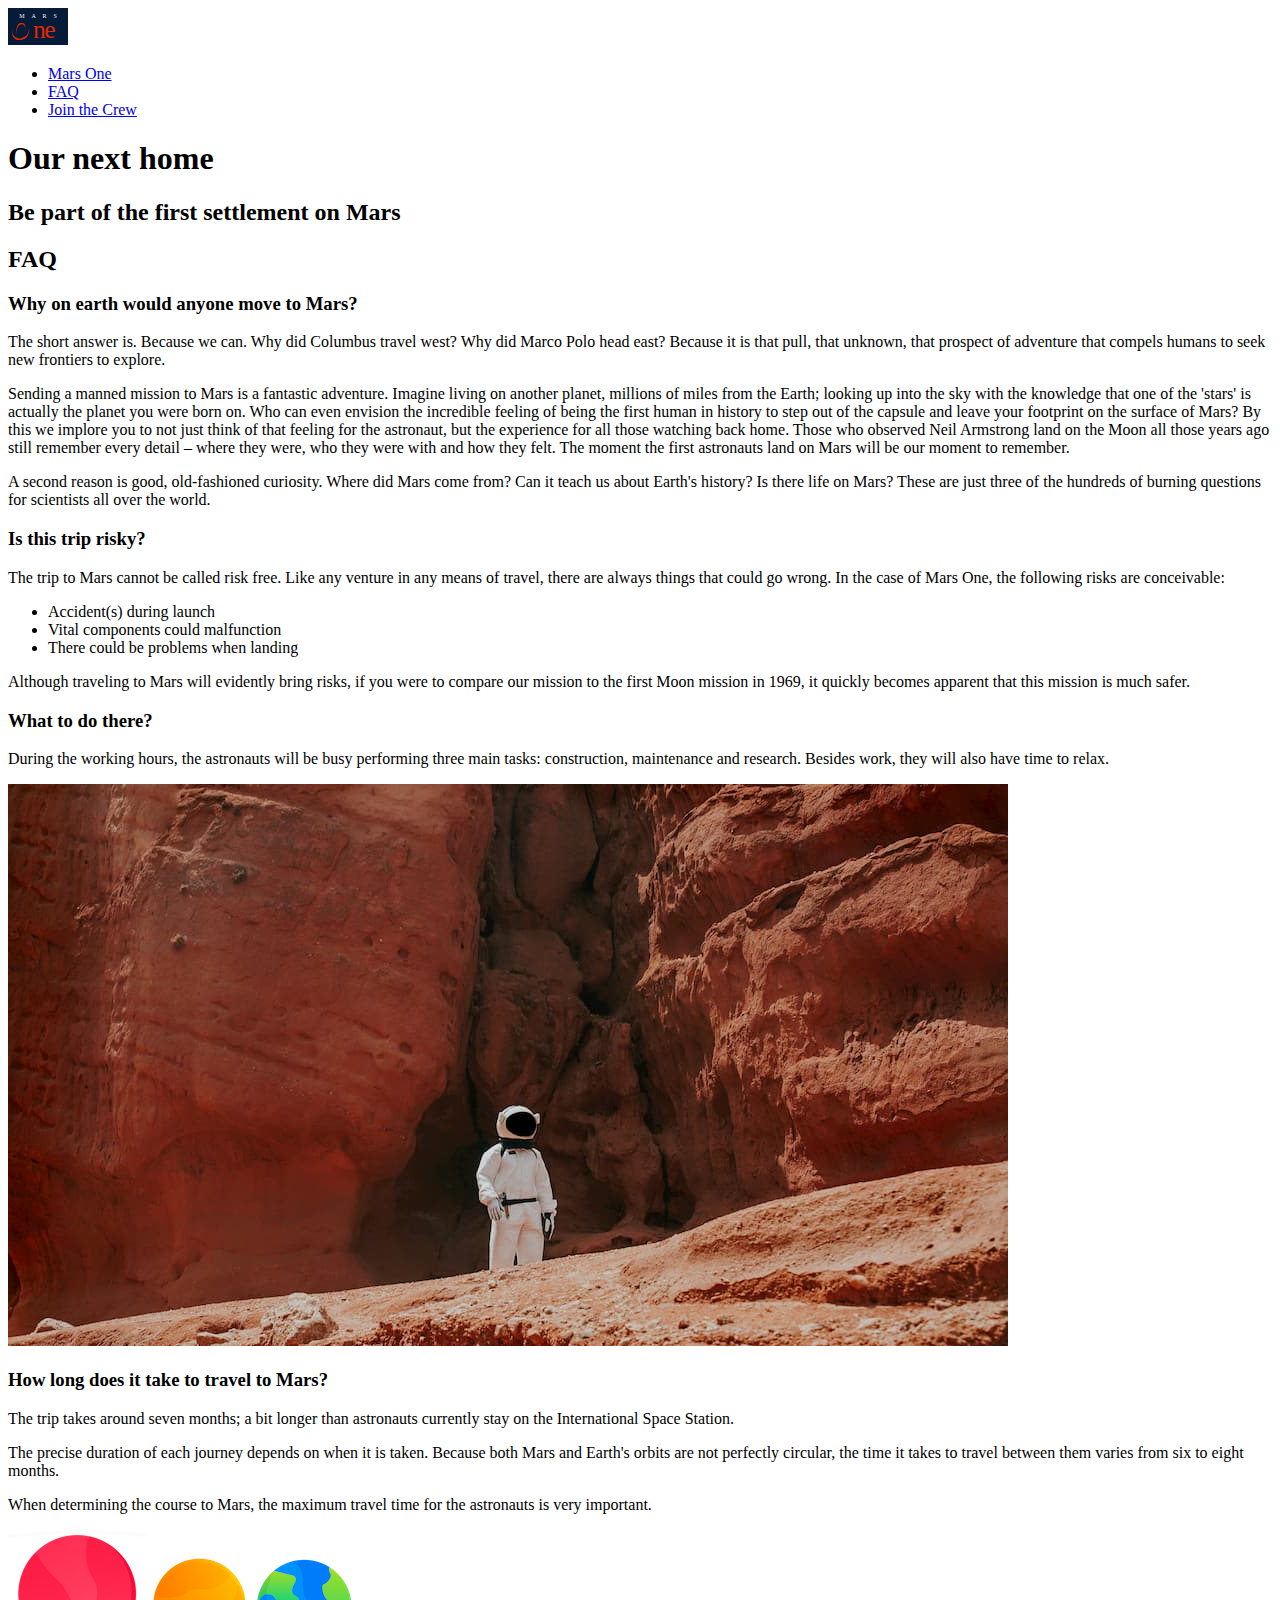
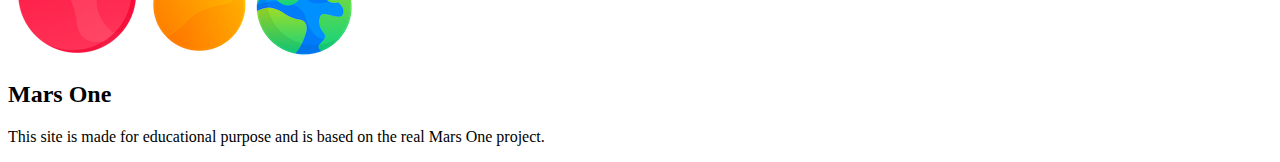
==== faq.html @ d6966cfa "Done with the html" ====
<!DOCTYPE html>
<html lang="en">
  <head>
    <meta charset="UTF-8" />
    <meta name="viewport" content="width=device-width, initial-scale=1.0" />
    <meta http-equiv="X-UA-Compatible" content="ie=edge" />
    <title>Mars One</title>
  </head>
  <body>
    <header class="main-header">
      <nav class="navigation">
        <img class="logo" src="./images/logo.svg" alt="site logo" />

        <ul class="navigation__link-list">
          <li class="navigation__link-list__item"><a href="./">Mars One</a></li>
          <li class="navigation__link-list__item--active">
            <a href="./faq.html">FAQ</a>
          </li>
          <li class="navigation__link-list__item">
            <a href="./join_crew.html">Join the Crew</a>
          </li>
        </ul>
      </nav>
      <div class="main-header__hero-img">
        <h1 class="main-header__hero-img__title">Our next home</h1>
        <h2 class="main-header__hero-img__subheading">
          Be part of the first settlement on Mars
        </h2>
      </div>
    </header>

    <main>
      <section class="faq-section">
        <h2 class="faq-section__title">FAQ</h2>
        <article class="faq-section__article">
          <div class="faq-section__article__text-wrapper">
            <h3 class="faq-section__article__text-wrapper__title">
              Why on earth would anyone move to Mars?
            </h3>
            <p class="faq-section__article__text-wrapper__paragraph">
              The short answer is. Because we can. Why did Columbus travel west?
              Why did Marco Polo head east? Because it is that pull, that
              unknown, that prospect of adventure that compels humans to seek
              new frontiers to explore.
            </p>
            <p class="faq-section__article__text-wrapper__paragraph">
              Sending a manned mission to Mars is a fantastic adventure. Imagine
              living on another planet, millions of miles from the Earth;
              looking up into the sky with the knowledge that one of the 'stars'
              is actually the planet you were born on. Who can even envision the
              incredible feeling of being the first human in history to step out
              of the capsule and leave your footprint on the surface of Mars? By
              this we implore you to not just think of that feeling for the
              astronaut, but the experience for all those watching back home.
              Those who observed Neil Armstrong land on the Moon all those years
              ago still remember every detail – where they were, who they were
              with and how they felt. The moment the first astronauts land on
              Mars will be our moment to remember.
            </p>
            <p class="faq-section__article__text-wrapper__paragraph">
              A second reason is good, old-fashioned curiosity. Where did Mars
              come from? Can it teach us about Earth's history? Is there life on
              Mars? These are just three of the hundreds of burning questions
              for scientists all over the world.
            </p>
          </div>
        </article>

        <article class="faq-section__article">
          <div class="faq-section__article__text-wrapper">
            <h3 class="faq-section__article__text-wrapper__title">
              Is this trip risky?
            </h3>

            <p class="faq-section__article__text-wrapper__paragraph">
              The trip to Mars cannot be called risk free. Like any venture in
              any means of travel, there are always things that could go wrong.
              In the case of Mars One, the following risks are conceivable:
            </p>
            <ul class="faq-section__article__text-wrapper__list">
              <li class="faq-section__article__text-wrapper__list__item">
                Accident(s) during launch
              </li>
              <li class="faq-section__article__text-wrapper__list__item">
                Vital components could malfunction
              </li>
              <li class="faq-section__article__text-wrapper__list__item">
                There could be problems when landing
              </li>
            </ul>
            <p class="faq-section__article__text-wrapper__paragraph">
              Although traveling to Mars will evidently bring risks, if you were
              to compare our mission to the first Moon mission in 1969, it
              quickly becomes apparent that this mission is much safer.
            </p>
          </div>
        </article>
        <article class="faq-section__article">
          <div class="faq-section__article__text-wrapper">
            <h3 class="faq-section__article__text-wrapper__title">
              What to do there?
            </h3>
            <p class="faq-section__article__text-wrapper__paragraph">
              During the working hours, the astronauts will be busy performing
              three main tasks: construction, maintenance and research. Besides
              work, they will also have time to relax.
            </p>
          </div>
          <img
            class="faq-section__article__img"
            src="./images/page-2/astronaut.jpg"
            alt="placeholder"
          />
        </article>
        <article class="faq-section__article">
          <div class="faq-section__article__text-wrapper">
            <h3 class="faq-section__article__text-wrapper__title">
              How long does it take to travel to Mars?
            </h3>
            <p class="faq-section__article__text-wrapper__paragraph">
              The trip takes around seven months; a bit longer than astronauts
              currently stay on the International Space Station.
            </p>
            <p class="faq-section__article__text-wrapper__paragraph">
              The precise duration of each journey depends on when it is taken.
              Because both Mars and Earth's orbits are not perfectly circular,
              the time it takes to travel between them varies from six to eight
              months.
            </p>
            <p class="faq-section__article__text-wrapper__paragraph">
              When determining the course to Mars, the maximum travel time for
              the astronauts is very important.
            </p>
          </div>
          <div class="faq-section__article__solar-system">
            <img
              class="faq-section__article__solar-system__mars"
              src="./images/page-2/planets/mars.png"
              alt="Planet Mars"
            />
            <img
              class="faq-section__article__solar-system__sun"
              src="./images/page-2/planets/sun.png"
              alt="The sun"
            />
            <img
              class="faq-section__article__solar-system__earth"
              src="./images/page-2/planets/earth.png"
              alt="Planet Earth"
            />
          </div>
        </article>
      </section>
    </main>

    <footer class="main-footer">
      <h2 class="main-footer__title">Mars One</h2>
      <p class="main-footer__disclaimer">
        This site is made for educational purpose and is based on the real Mars
        One project.
      </p>
    </footer>
  </body>
</html>
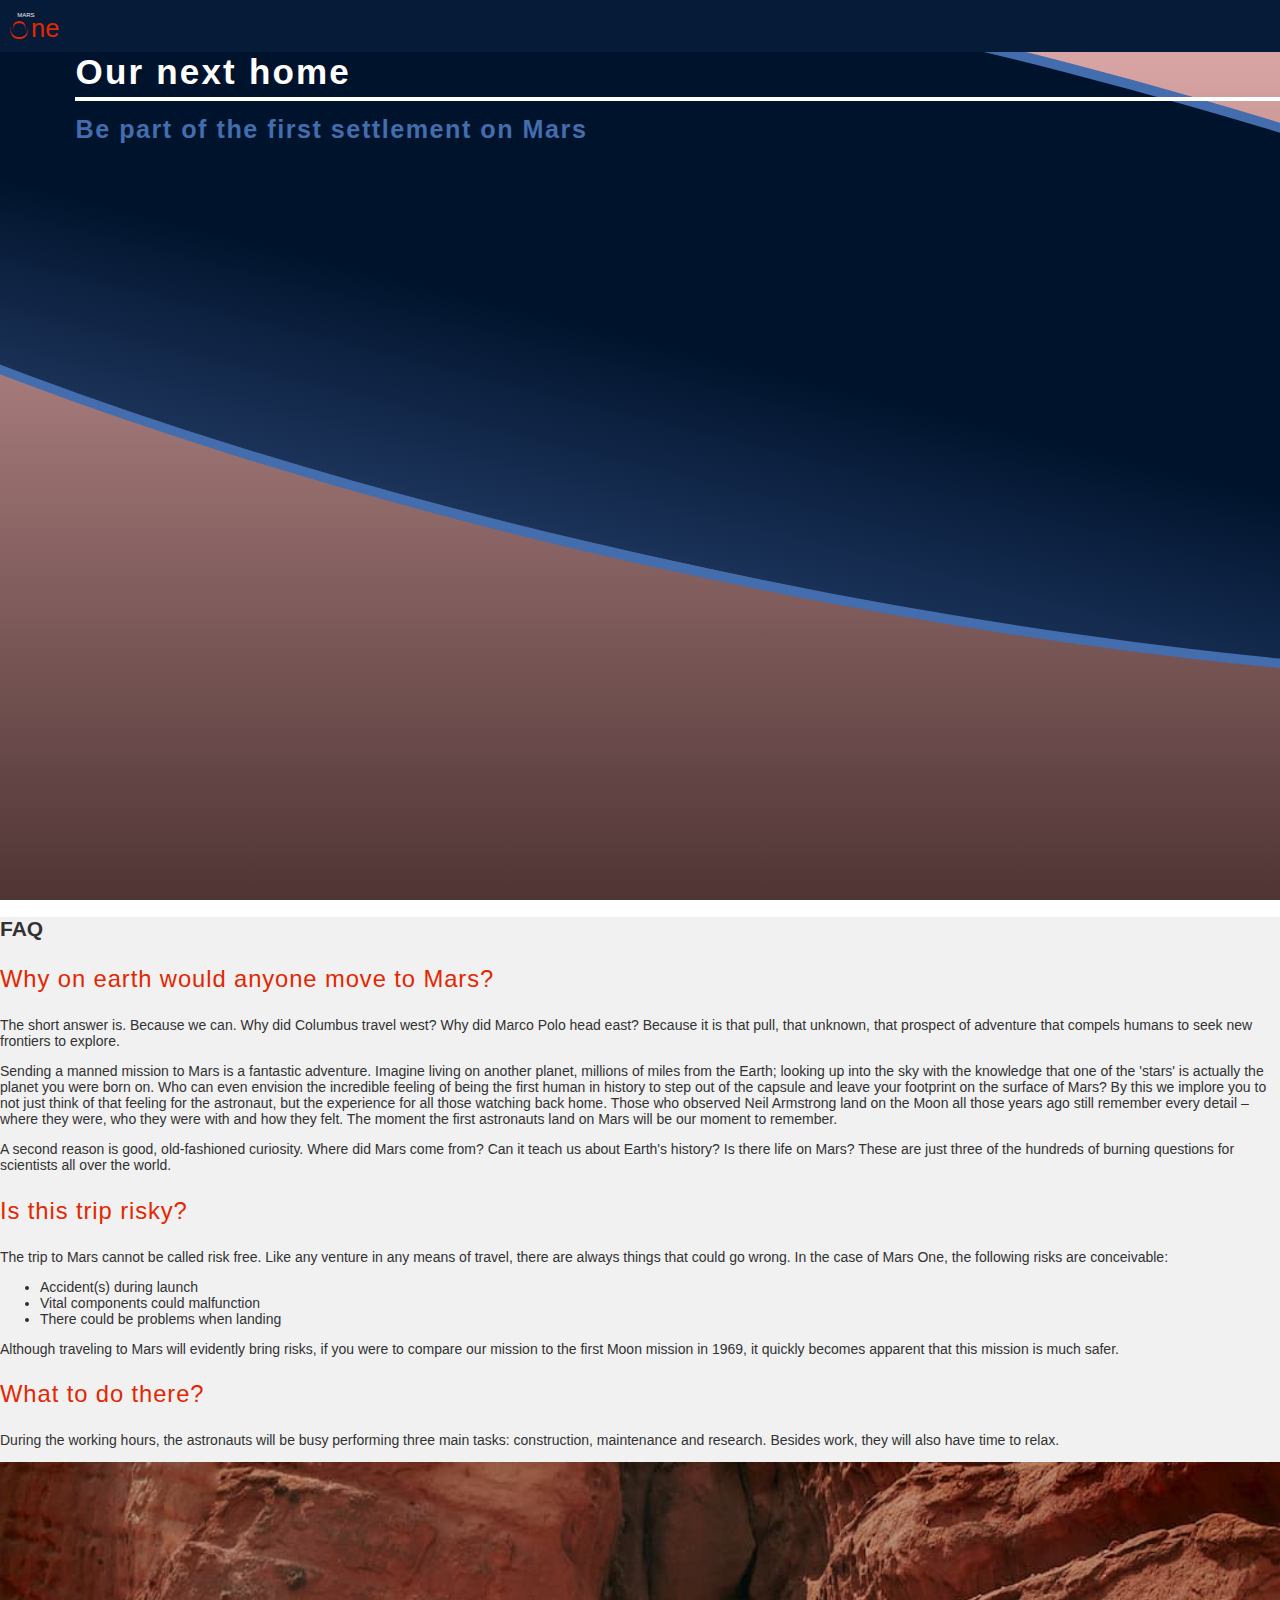
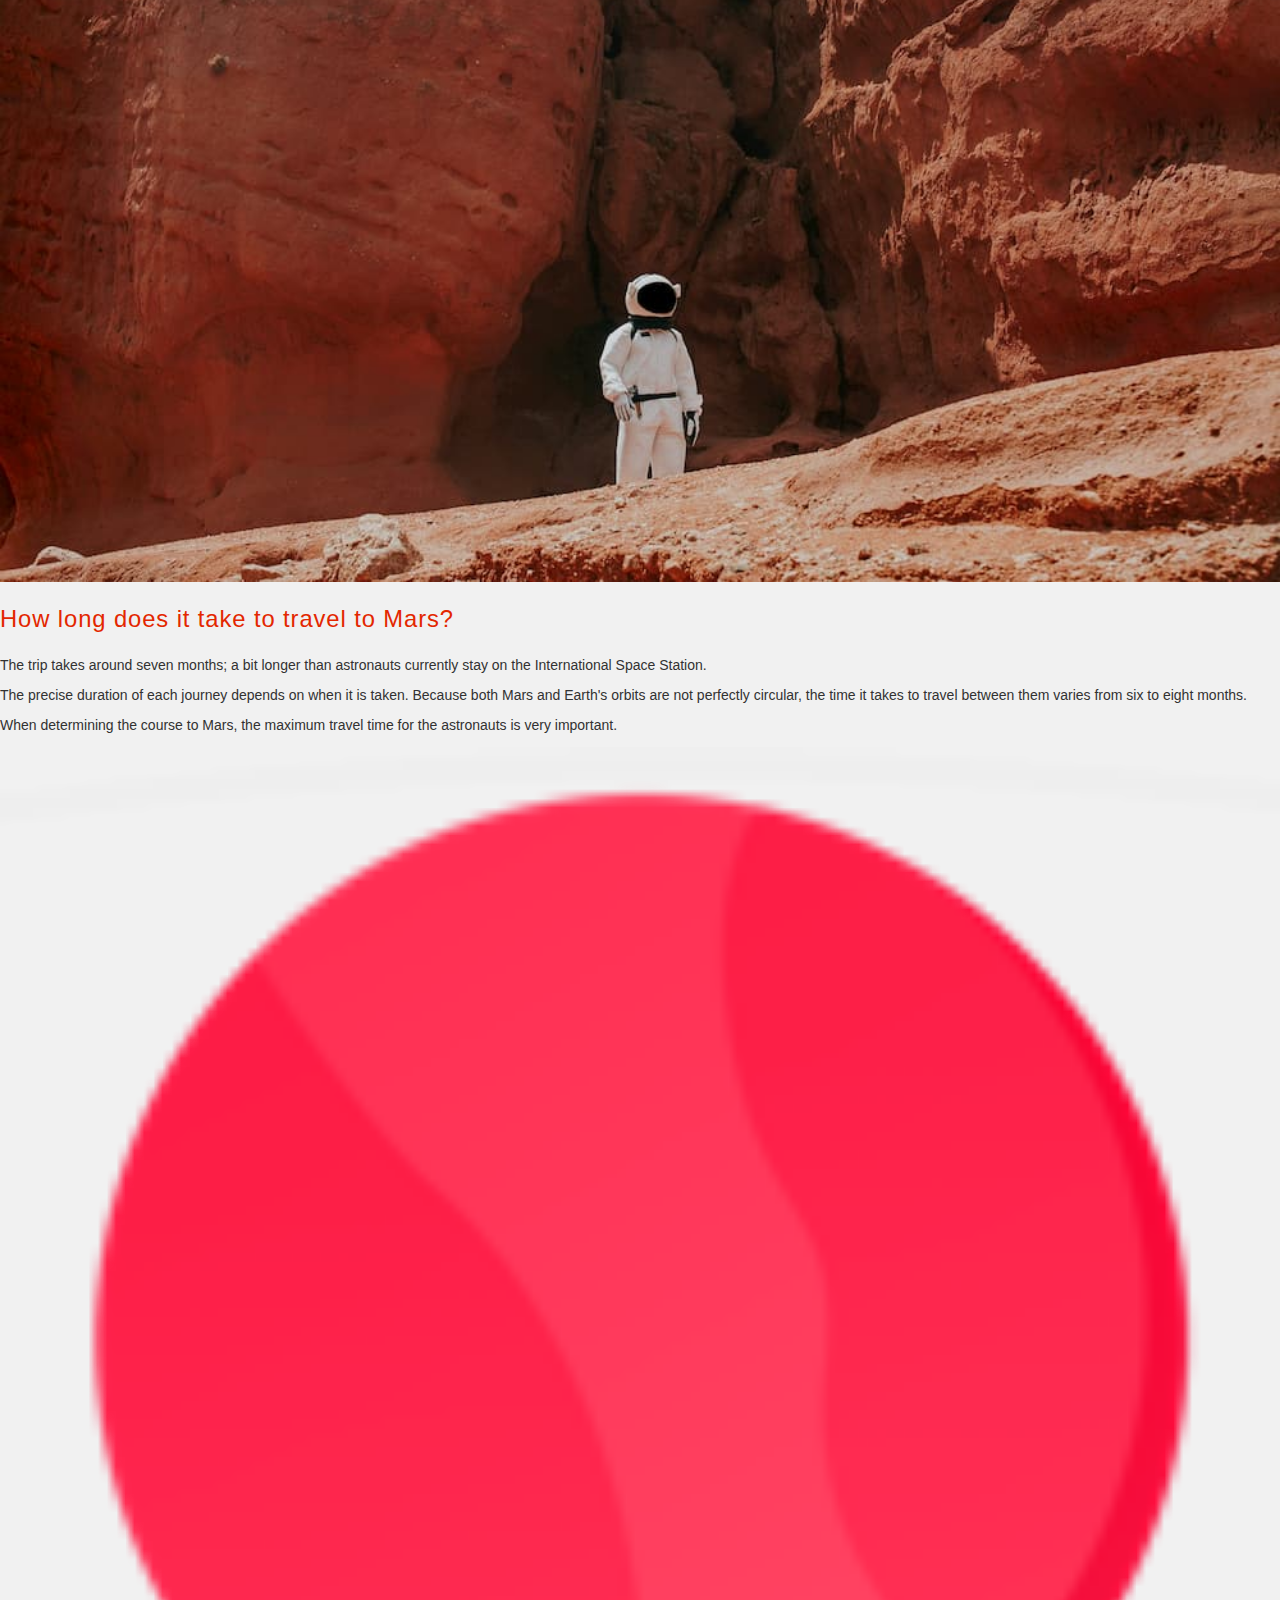
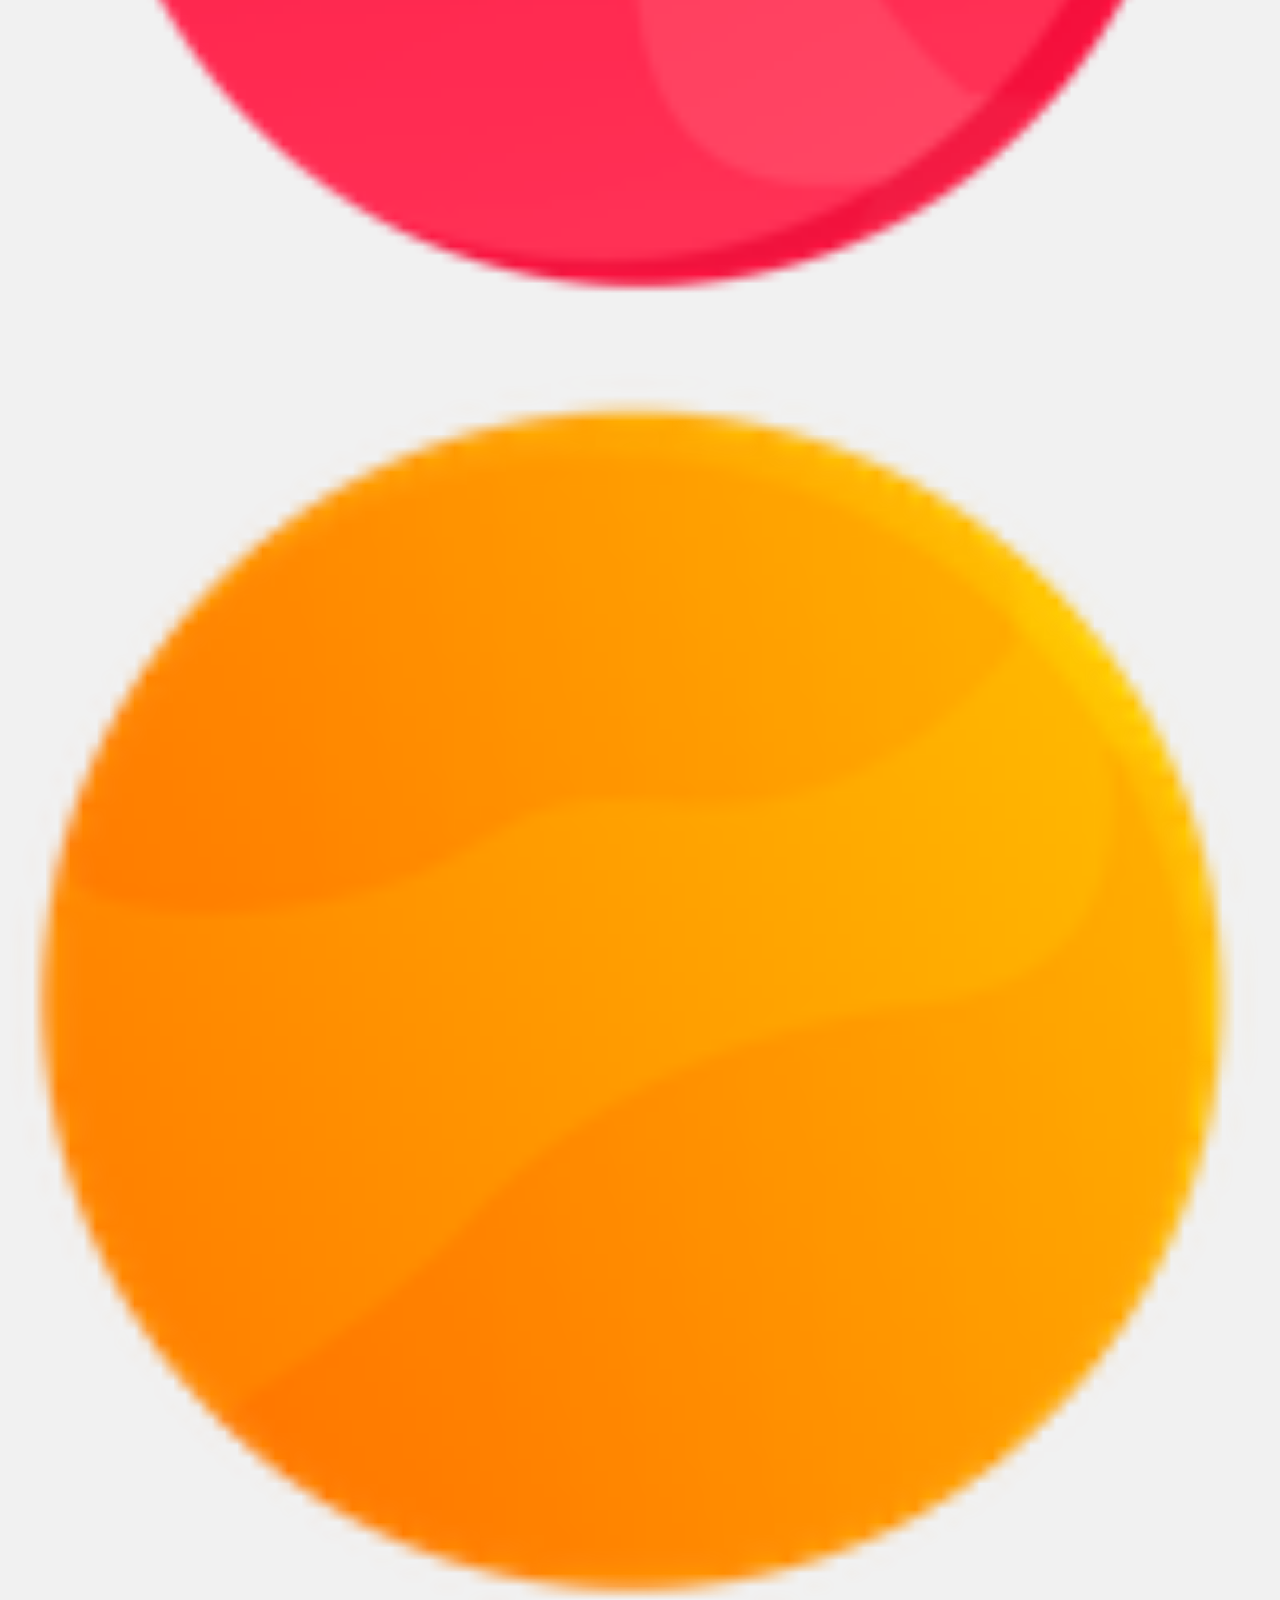
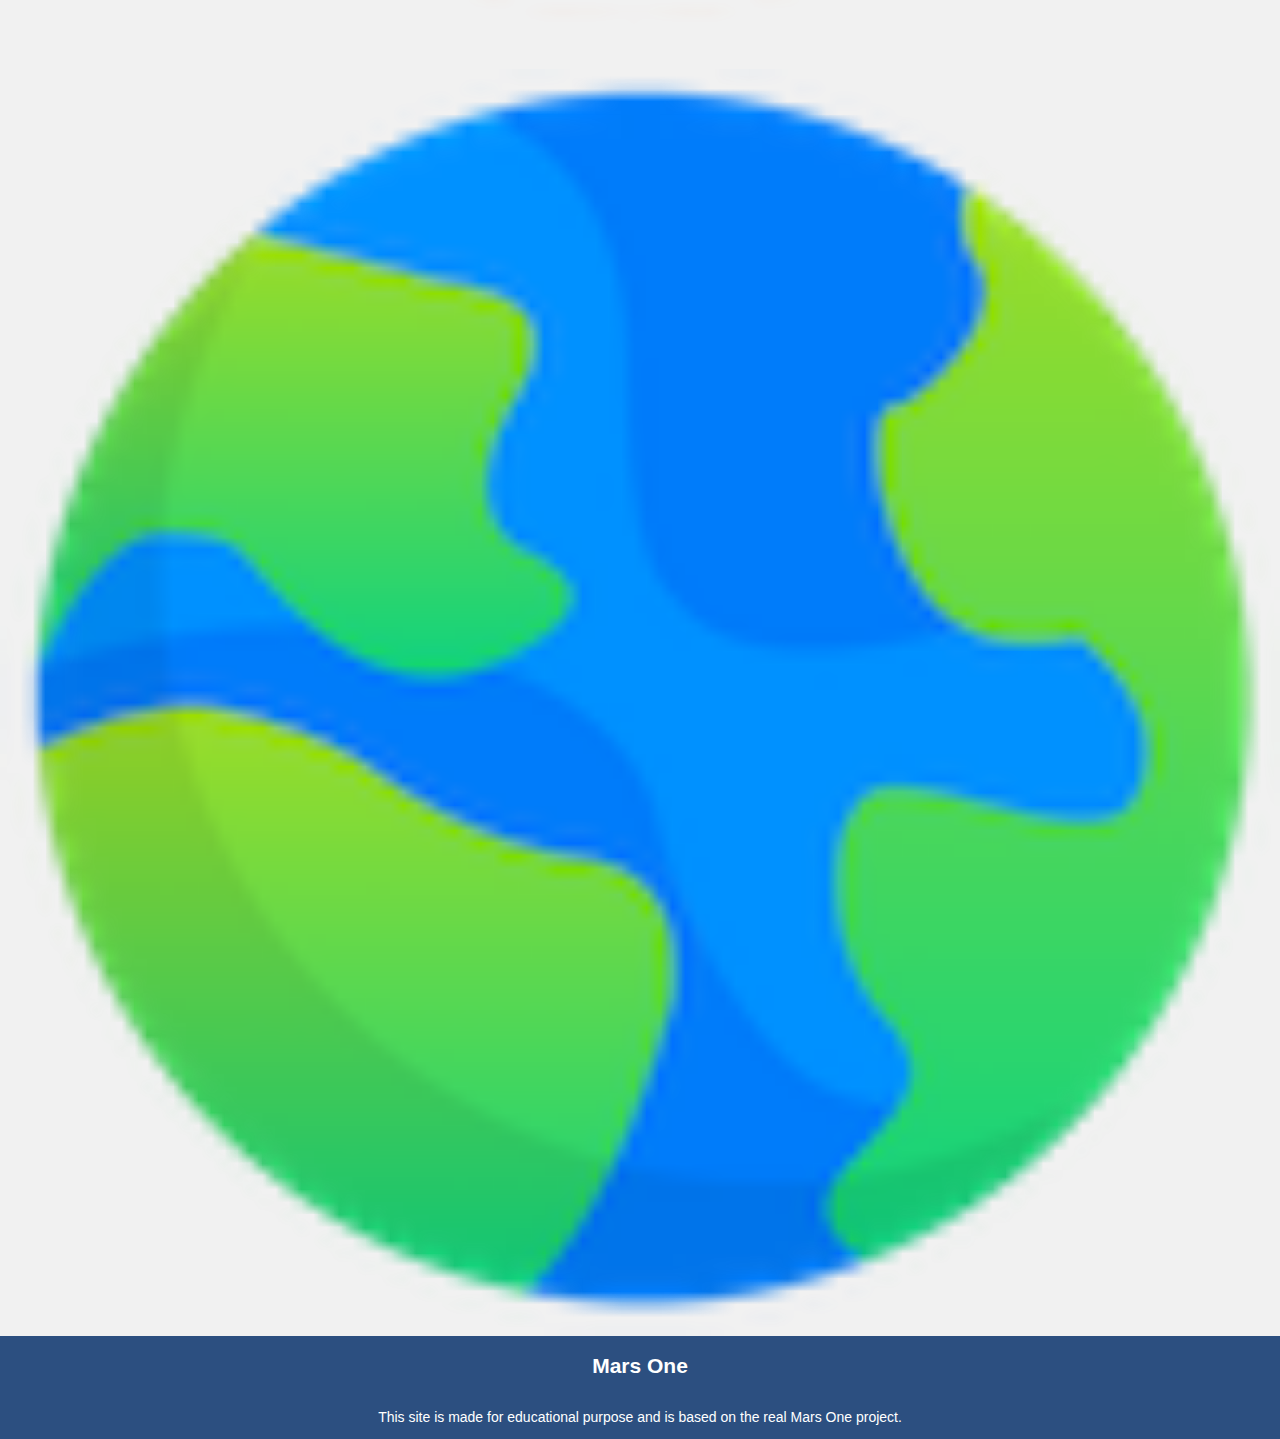
==== commit 1dd04b78: "Almost done with the header for mobile size" ====
--- a/faq.html
+++ b/faq.html
@@ -4,16 +4,19 @@
     <meta charset="UTF-8" />
     <meta name="viewport" content="width=device-width, initial-scale=1.0" />
     <meta http-equiv="X-UA-Compatible" content="ie=edge" />
-    <title>Mars One</title>
+    <link rel="stylesheet" href="./styles/style.css" type="text/css" />
+    <title>Mars One - FAQ</title>
   </head>
   <body>
-    <header class="main-header">
+    <header class="main-header faq">
       <nav class="navigation">
         <img class="logo" src="./images/logo.svg" alt="site logo" />
 
         <ul class="navigation__link-list">
           <li class="navigation__link-list__item"><a href="./">Mars One</a></li>
-          <li class="navigation__link-list__item--active">
+          <li
+            class="navigation__link-list__item navigation__link-list__item--active"
+          >
             <a href="./faq.html">FAQ</a>
           </li>
           <li class="navigation__link-list__item">
@@ -21,9 +24,11 @@
           </li>
         </ul>
       </nav>
-      <div class="main-header__hero-img">
-        <h1 class="main-header__hero-img__title">Our next home</h1>
-        <h2 class="main-header__hero-img__subheading">
+      <div class="main-header__oval"></div>
+
+      <div class="main-header__text-wrapper">
+        <h1 class="main-header__text-wrapper__title">Our next home</h1>
+        <h2 class="main-header__text-wrapper__subheading">
           Be part of the first settlement on Mars
         </h2>
       </div>
--- a/styles/style.css
+++ b/styles/style.css
@@ -0,0 +1,263 @@
+main img, .intro-section__img {
+  -o-object-fit: cover;
+     object-fit: cover;
+  width: 100%;
+  height: 100%;
+  display: block;
+}
+
+* {
+  -webkit-box-sizing: border-box;
+          box-sizing: border-box;
+}
+
+:root {
+  font-family: "Montserrat", sans-serif;
+  font-size: 14px;
+  color: #323232;
+}
+
+body {
+  padding: 0;
+  margin: 0;
+}
+
+main {
+  max-inline-size: 1440px;
+  margin: 0 auto 0 auto;
+  background: #f1f1f1;
+}
+
+h3 {
+  font-size: 1.7rem;
+  font-weight: 500;
+  color: #e32700;
+  letter-spacing: 0.9px;
+}
+
+.main-header {
+  overflow: hidden;
+  position: relative;
+  display: -ms-grid;
+  display: grid;
+  -ms-grid-rows: auto 1fr;
+      grid-template-rows: auto 1fr;
+  min-height: 100vh;
+  background-position: center;
+  background-size: cover;
+}
+
+.main-header.homepage {
+  background-image: -webkit-gradient(linear, left top, left bottom, from(rgba(193, 85, 85, 0.5)), to(rgba(36, 2, 2, 0.7))), url(../../images/page-1/hero-1.jpg);
+  background-image: linear-gradient(to bottom, rgba(193, 85, 85, 0.5), rgba(36, 2, 2, 0.7)), url(../../images/page-1/hero-1.jpg);
+}
+
+.main-header.faq {
+  background-image: -webkit-gradient(linear, left top, left bottom, color-stop(1%, rgba(193, 85, 85, 0.5)), to(rgba(36, 2, 2, 0.8))), url(../../images/page-2/hero-2.jpg);
+  background-image: linear-gradient(to bottom, rgba(193, 85, 85, 0.5) 1%, rgba(36, 2, 2, 0.8)), url(../../images/page-2/hero-2.jpg);
+}
+
+.main-header.join-crew {
+  background-image: -webkit-gradient(linear, left top, left bottom, color-stop(1%, rgba(36, 2, 2, 0.7)), to(rgba(193, 85, 85, 0.5))), url(../../images/page-3/hero-3.jpg);
+  background-image: linear-gradient(to bottom, rgba(36, 2, 2, 0.7) 1%, rgba(193, 85, 85, 0.5)), url(../../images/page-3/hero-3.jpg);
+}
+
+.main-header__oval {
+  position: absolute;
+  bottom: 35vh;
+  left: -40vw;
+  border-radius: 50%;
+  border: 10px solid #436dac;
+  width: 200vw;
+  height: 65vh;
+  -webkit-transform: rotate(12deg);
+          transform: rotate(12deg);
+  background-image: linear-gradient(182deg, #00132c 61%, rgba(21, 52, 98, 0.9));
+}
+
+.main-header__oval.join-crew {
+  -webkit-transform: rotate(-165deg);
+          transform: rotate(-165deg);
+  bottom: -20vh;
+}
+
+.main-header__text-wrapper {
+  z-index: 1;
+  display: -webkit-box;
+  display: -ms-flexbox;
+  display: flex;
+  -webkit-box-orient: vertical;
+  -webkit-box-direction: normal;
+      -ms-flex-direction: column;
+          flex-direction: column;
+  -webkit-box-align: center;
+      -ms-flex-align: center;
+          align-items: center;
+  -webkit-box-pack: start;
+      -ms-flex-pack: start;
+          justify-content: start;
+  gap: 1rem;
+}
+
+.main-header__text-wrapper.join-crew {
+  -webkit-box-pack: end;
+      -ms-flex-pack: end;
+          justify-content: end;
+}
+
+.main-header__text-wrapper__title {
+  font-size: 2.5rem;
+  font-weight: 800;
+  color: #ffffff;
+  letter-spacing: 2.2px;
+  display: inline-block;
+  width: 90%;
+  padding-bottom: 5px;
+  margin: 0;
+  border-bottom: 4px solid #ffffff;
+}
+
+.main-header__text-wrapper__subheading {
+  font-size: 1.8rem;
+  font-weight: 700;
+  color: #436dac;
+  letter-spacing: 1.5px;
+  width: 90%;
+  margin: 0;
+}
+
+.main-header__text-wrapper__subheading.join-crew {
+  margin-bottom: 30px;
+}
+
+.navigation {
+  z-index: 2;
+  display: -webkit-box;
+  display: -ms-flexbox;
+  display: flex;
+  -webkit-box-pack: justify;
+      -ms-flex-pack: justify;
+          justify-content: space-between;
+  background: #061b38;
+  padding: 0 10px 0 10px;
+}
+
+.navigation__link-list {
+  display: -webkit-box;
+  display: -ms-flexbox;
+  display: flex;
+  -ms-flex-pack: distribute;
+      justify-content: space-around;
+  list-style: none;
+  padding: 0;
+  gap: 1rem;
+}
+
+.navigation__link-list__item {
+  padding: 3px 0 3px 0;
+}
+
+.navigation__link-list__item a {
+  color: #ffffff;
+  font-weight: bold;
+  text-decoration: none;
+}
+
+.navigation__link-list__item--active {
+  border-bottom: 2px solid #e32700;
+}
+
+.intro-section {
+  display: -webkit-box;
+  display: -ms-flexbox;
+  display: flex;
+  -ms-flex-wrap: wrap;
+      flex-wrap: wrap;
+  -webkit-box-flex: 1;
+      -ms-flex: 1 1 320px;
+          flex: 1 1 320px;
+  -webkit-box-orient: horizontal;
+  -webkit-box-direction: reverse;
+      -ms-flex-direction: row-reverse;
+          flex-direction: row-reverse;
+  /*   display: grid;
+  grid-template-columns: repeat(auto-fit, minmax(320px, 1fr));
+ */
+}
+
+.intro-section__text-wrapper {
+  display: -webkit-box;
+  display: -ms-flexbox;
+  display: flex;
+  -webkit-box-orient: vertical;
+  -webkit-box-direction: normal;
+      -ms-flex-direction: column;
+          flex-direction: column;
+  -webkit-box-pack: center;
+      -ms-flex-pack: center;
+          justify-content: center;
+  padding: 5% 5% 7% 5%;
+  min-width: 320px;
+  width: 100%;
+}
+
+@media (min-width: 868px) {
+  .intro-section__text-wrapper {
+    inline-size: 55%;
+    background: blue;
+  }
+}
+
+.intro-section__img {
+  min-width: 320px;
+}
+
+@media (min-width: 868px) {
+  .intro-section__img {
+    width: 45%;
+  }
+}
+
+.article-section {
+  display: -ms-grid;
+  display: grid;
+  gap: 1rem;
+  padding: 5% 3% 5% 3%;
+}
+
+.article-section__article {
+  display: -ms-grid;
+  display: grid;
+  gap: 1rem;
+  background: #ffffff;
+}
+
+.article-section__article__text-wrapper {
+  padding: 5% 3% 5% 3%;
+}
+
+.article-section__article__text-wrapper__btn {
+  padding: 10px 20px 10px 20px;
+  background: transparent;
+  border-radius: 10px;
+  border: solid 1px #2c4f80;
+}
+
+.main-footer {
+  color: #ffffff;
+  background: #2c4f80;
+  display: -webkit-box;
+  display: -ms-flexbox;
+  display: flex;
+  -webkit-box-orient: vertical;
+  -webkit-box-direction: normal;
+      -ms-flex-direction: column;
+          flex-direction: column;
+  -ms-flex-pack: distribute;
+      justify-content: space-around;
+  -webkit-box-align: center;
+      -ms-flex-align: center;
+          align-items: center;
+  text-align: center;
+}
+/*# sourceMappingURL=style.css.map */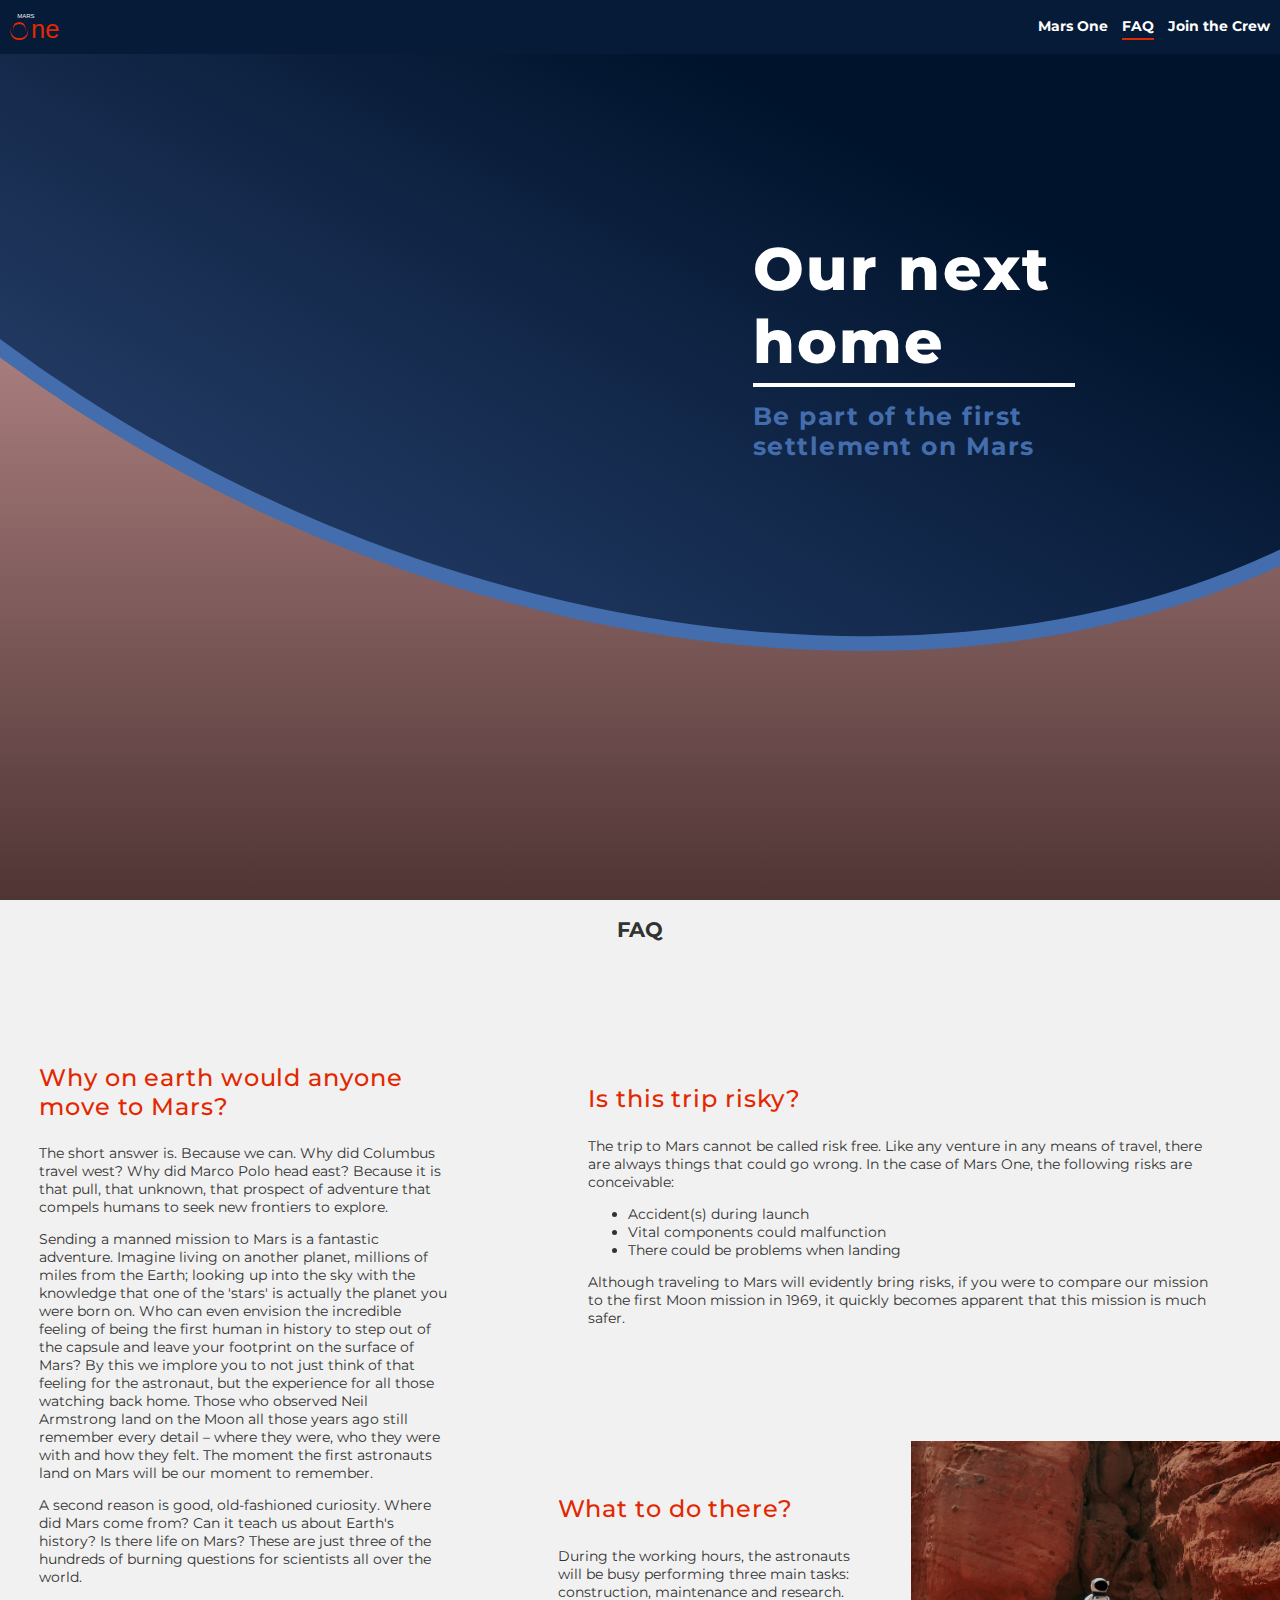
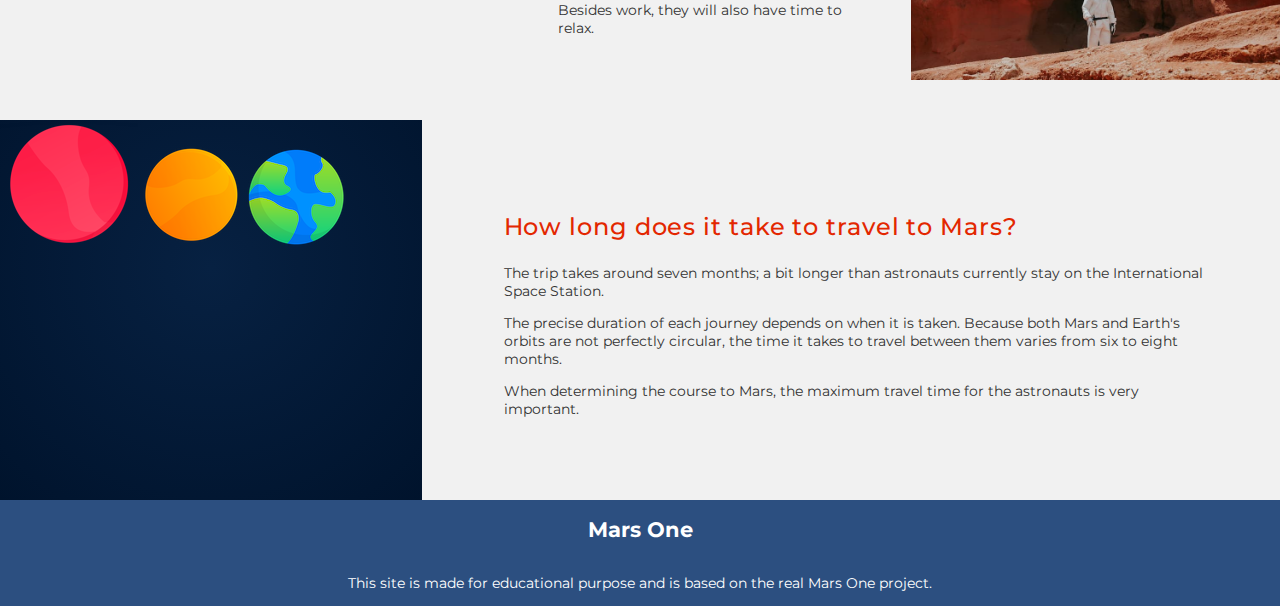
==== commit 5782a1f6: "almost done with layout for form-page" ====
--- a/faq.html
+++ b/faq.html
@@ -24,7 +24,6 @@
           </li>
         </ul>
       </nav>
-      <div class="main-header__oval"></div>
 
       <div class="main-header__text-wrapper">
         <h1 class="main-header__text-wrapper__title">Our next home</h1>
@@ -37,7 +36,7 @@
     <main>
       <section class="faq-section">
         <h2 class="faq-section__title">FAQ</h2>
-        <article class="faq-section__article">
+        <article class="faq-section__article faq-section__article--tall">
           <div class="faq-section__article__text-wrapper">
             <h3 class="faq-section__article__text-wrapper__title">
               Why on earth would anyone move to Mars?
@@ -100,7 +99,7 @@
             </p>
           </div>
         </article>
-        <article class="faq-section__article">
+        <article class="faq-section__article multiple-children">
           <div class="faq-section__article__text-wrapper">
             <h3 class="faq-section__article__text-wrapper__title">
               What to do there?
@@ -111,13 +110,17 @@
               work, they will also have time to relax.
             </p>
           </div>
-          <img
-            class="faq-section__article__img"
-            src="./images/page-2/astronaut.jpg"
-            alt="placeholder"
-          />
+          <div class="faq-section__article__img-wrapper">
+            <img
+              class="faq-section__article__img-wrapper__img"
+              src="./images/page-2/astronaut.jpg"
+              alt="placeholder"
+            />
+          </div>
         </article>
-        <article class="faq-section__article">
+        <article
+          class="faq-section__article faq-section__article--wide multiple-children multiple-children--wide"
+        >
           <div class="faq-section__article__text-wrapper">
             <h3 class="faq-section__article__text-wrapper__title">
               How long does it take to travel to Mars?
--- a/styles/style.css
+++ b/styles/style.css
@@ -1,4 +1,5 @@
-main img, .intro-section__img {
+@import url("https://fonts.googleapis.com/css?family=Montserrat:400,500,700,800&display=swap");
+.intro-section__img, .article-section__article__img, .faq-section__article__img-wrapper__img {
   -o-object-fit: cover;
      object-fit: cover;
   width: 100%;
@@ -45,6 +46,44 @@
   min-height: 100vh;
   background-position: center;
   background-size: cover;
+  /*  &__oval {
+    position: absolute;
+    bottom: 35vh;
+    left: -40vw;
+    border-radius: 50%;
+    border: 10px solid $color--complementary-2;
+    width: 200vw;
+    height: 65vh;
+
+    transform: rotate(12deg);
+    background-image: linear-gradient(
+      182deg,
+      #00132c 61%,
+      rgba(21, 52, 98, 0.9)
+    );
+
+    &.join-crew {
+      transform: rotate(-165deg);
+      bottom: -20vh;
+    }
+  } */
+}
+
+.main-header::after {
+  position: absolute;
+  content: "";
+  bottom: 35vh;
+  left: -40vw;
+  border-radius: 50%;
+  border: 15px solid #436dac;
+  width: 170vw;
+  height: 120vw;
+  min-height: 600px;
+  /* width: 200vw;
+    height: 65vh; */
+  -webkit-transform: rotate(25deg);
+          transform: rotate(25deg);
+  background-image: linear-gradient(182deg, #00132c 61%, rgba(21, 52, 98, 0.9));
 }
 
 .main-header.homepage {
@@ -62,23 +101,13 @@
   background-image: linear-gradient(to bottom, rgba(36, 2, 2, 0.7) 1%, rgba(193, 85, 85, 0.5)), url(../../images/page-3/hero-3.jpg);
 }
 
-.main-header__oval {
-  position: absolute;
-  bottom: 35vh;
-  left: -40vw;
-  border-radius: 50%;
-  border: 10px solid #436dac;
-  width: 200vw;
-  height: 65vh;
-  -webkit-transform: rotate(12deg);
-          transform: rotate(12deg);
-  background-image: linear-gradient(182deg, #00132c 61%, rgba(21, 52, 98, 0.9));
-}
-
-.main-header__oval.join-crew {
-  -webkit-transform: rotate(-165deg);
-          transform: rotate(-165deg);
-  bottom: -20vh;
+.main-header.join-crew::after {
+  /*       transform: rotate(-165deg);
+      bottom: -20vh; */
+  -webkit-transform: rotate(-160deg);
+          transform: rotate(-160deg);
+  bottom: unset;
+  top: 65vh;
 }
 
 .main-header__text-wrapper {
@@ -99,6 +128,19 @@
   gap: 1rem;
 }
 
+@media (min-width: 768px) {
+  .main-header__text-wrapper {
+    -webkit-box-align: end;
+        -ms-flex-align: end;
+            align-items: end;
+    -webkit-box-pack: center;
+        -ms-flex-pack: center;
+            justify-content: center;
+    margin-right: 16%;
+    height: 65vh;
+  }
+}
+
 .main-header__text-wrapper.join-crew {
   -webkit-box-pack: end;
       -ms-flex-pack: end;
@@ -117,6 +159,13 @@
   border-bottom: 4px solid #ffffff;
 }
 
+@media (min-width: 768px) {
+  .main-header__text-wrapper__title {
+    width: 30%;
+    font-size: 60px;
+  }
+}
+
 .main-header__text-wrapper__subheading {
   font-size: 1.8rem;
   font-weight: 700;
@@ -124,6 +173,12 @@
   letter-spacing: 1.5px;
   width: 90%;
   margin: 0;
+}
+
+@media (min-width: 768px) {
+  .main-header__text-wrapper__subheading {
+    width: 30%;
+  }
 }
 
 .main-header__text-wrapper__subheading.join-crew {
@@ -204,7 +259,6 @@
 @media (min-width: 868px) {
   .intro-section__text-wrapper {
     inline-size: 55%;
-    background: blue;
   }
 }
 
@@ -222,18 +276,85 @@
   display: -ms-grid;
   display: grid;
   gap: 1rem;
+  -ms-grid-rows: (auto)[4];
+  -ms-grid-columns: 1fr;
+      grid-template: repeat(4, auto)/1fr;
   padding: 5% 3% 5% 3%;
+}
+
+@media (min-width: 990px) {
+  .article-section {
+    -ms-grid-rows: auto (minmax(340px, auto))[2];
+    -ms-grid-columns: 2fr 0.82fr;
+        grid-template: auto repeat(2, minmax(340px, auto))/2fr 0.82fr;
+    padding: 6.5%;
+    gap: 35px;
+  }
+}
+
+.article-section__title {
+  width: 100%;
+  text-align: center;
+  -ms-grid-row: 1;
+  -ms-grid-row-span: 1;
+  grid-area: 1/1/2/-1;
 }
 
 .article-section__article {
   display: -ms-grid;
   display: grid;
+  -ms-grid-rows: (auto)[2];
+  -ms-grid-columns: 1fr;
+      grid-template: repeat(2, auto)/1fr;
   gap: 1rem;
   background: #ffffff;
 }
 
+@media (min-width: 550px) {
+  .article-section__article--wide {
+    -ms-grid-rows: auto;
+    -ms-grid-columns: 2fr 3fr;
+        grid-template: auto/ 2fr 3fr;
+  }
+}
+
+@media (min-width: 550px) {
+  .article-section__article--tall {
+    -ms-grid-rows: auto;
+    -ms-grid-columns: 2fr 3fr;
+        grid-template: auto/ 2fr 3fr;
+  }
+  .article-section__article--tall div {
+    -webkit-box-ordinal-group: 0;
+        -ms-flex-order: -1;
+            order: -1;
+  }
+}
+
+@media (min-width: 990px) {
+  .article-section__article--tall {
+    grid-row: span 2;
+    -ms-grid-rows: auto auto;
+    -ms-grid-columns: 1fr;
+        grid-template: auto auto/ 1fr;
+  }
+  .article-section__article--tall div {
+    -webkit-box-ordinal-group: 3;
+        -ms-flex-order: 2;
+            order: 2;
+  }
+}
+
 .article-section__article__text-wrapper {
   padding: 5% 3% 5% 3%;
+}
+
+@media (min-width: 550px) {
+  .article-section__article__text-wrapper {
+    -webkit-box-ordinal-group: 2;
+        -ms-flex-order: 1;
+            order: 1;
+  }
 }
 
 .article-section__article__text-wrapper__btn {
@@ -241,6 +362,37 @@
   background: transparent;
   border-radius: 10px;
   border: solid 1px #2c4f80;
+}
+
+.article-section__article__img {
+  max-height: 340px;
+}
+
+.article-section__article__img--small {
+  -o-object-fit: unset;
+     object-fit: unset;
+  max-width: 250px;
+  max-height: 250px;
+  -ms-flex-item-align: center;
+      -ms-grid-row-align: center;
+      align-self: center;
+  -ms-grid-column-align: center;
+      justify-self: center;
+  margin: 10%;
+}
+
+@media (min-width: 550px) {
+  .article-section__article__img--small {
+    max-width: 158px;
+    max-height: 158px;
+  }
+}
+
+.article-section__article__img--small.sun {
+  max-width: unset;
+  max-height: unset;
+  margin: unset;
+  padding: 10%;
 }
 
 .main-footer {
@@ -260,4 +412,254 @@
           align-items: center;
   text-align: center;
 }
+
+.faq-section {
+  display: -ms-grid;
+  display: grid;
+  -ms-grid-rows: (auto)[5];
+  -ms-grid-columns: 1fr;
+      grid-template: repeat(5, auto)/1fr;
+  gap: 1rem;
+}
+
+@media (min-width: 768px) {
+  .faq-section {
+    -ms-grid-rows: (auto)[4];
+    -ms-grid-columns: (1fr)[5];
+        grid-template: repeat(4, auto)/repeat(5, 1fr);
+    gap: 40px;
+  }
+}
+
+.faq-section__title {
+  grid-column: 1 /-1;
+  text-align: center;
+}
+
+.faq-section__article {
+  display: -ms-grid;
+  display: grid;
+}
+
+@media (min-width: 768px) {
+  .faq-section__article {
+    grid-column: span 3;
+  }
+}
+
+@media (min-width: 768px) {
+  .faq-section__article--tall {
+    grid-area: span 2 / span 2;
+  }
+}
+
+@media (min-width: 768px) {
+  .faq-section__article--wide {
+    grid-column: 1/-1;
+  }
+}
+
+.faq-section__article.multiple-children {
+  display: -ms-grid;
+  display: grid;
+  -ms-grid-rows: (auto)[2];
+  -ms-grid-columns: 1fr;
+      grid-template: repeat(2, auto)/1fr;
+  gap: 1rem;
+}
+
+@media (min-width: 768px) {
+  .faq-section__article.multiple-children {
+    -ms-grid-rows: auto;
+    -ms-grid-columns: (1fr)[2];
+        grid-template: auto/repeat(2, 1fr);
+  }
+}
+
+@media (min-width: 768px) {
+  .faq-section__article.multiple-children--wide {
+    -ms-grid-rows: auto;
+    -ms-grid-columns: 1fr 2fr;
+        grid-template: auto / 1fr 2fr;
+  }
+}
+
+.faq-section__article__text-wrapper {
+  padding: 8%;
+}
+
+.faq-section__article__img-wrapper {
+  max-width: 460px;
+}
+
+.faq-section__article__solar-system {
+  max-width: 460px;
+  background-image: radial-gradient(circle at 50% 39%, #072142, #00132c 101%);
+}
+
+@media (min-width: 768px) {
+  .faq-section__article__solar-system {
+    -webkit-box-ordinal-group: 0;
+        -ms-flex-order: -1;
+            order: -1;
+  }
+}
+
+.join-crew-section {
+  display: -webkit-box;
+  display: -ms-flexbox;
+  display: flex;
+  -webkit-box-orient: vertical;
+  -webkit-box-direction: normal;
+      -ms-flex-direction: column;
+          flex-direction: column;
+  -webkit-box-align: center;
+      -ms-flex-align: center;
+          align-items: center;
+  padding: 5%;
+}
+
+.join-crew-section__title {
+  text-align: center;
+  font-size: 2rem;
+  font-weight: 800;
+  color: #e32700;
+  letter-spacing: 1.3px;
+}
+
+@media (min-width: 768px) {
+  .join-crew-section__title {
+    font-size: 2.57rem;
+  }
+}
+
+.join-crew-section__text {
+  text-align: center;
+  max-width: 510px;
+  font-size: 1.2rem;
+  font-weight: 500;
+  color: #2c4f80;
+  letter-spacing: 0.9px;
+}
+
+@media (min-width: 768px) {
+  .join-crew-section__text {
+    font-size: 1.7rem;
+  }
+}
+
+.joining-form {
+  background: #ffffff;
+  display: -webkit-box;
+  display: -ms-flexbox;
+  display: flex;
+  -webkit-box-orient: horizontal;
+  -webkit-box-direction: normal;
+      -ms-flex-direction: row;
+          flex-direction: row;
+  -ms-flex-wrap: wrap;
+      flex-wrap: wrap;
+  max-width: 1180px;
+  padding: 25px 2%;
+}
+
+@media (min-width: 445px) {
+  .joining-form {
+    width: 83%;
+    padding: 5% 2%;
+  }
+}
+
+@media (min-width: 960px) {
+  .joining-form {
+    width: 83%;
+    padding: 2.2%;
+  }
+}
+
+.joining-form__label {
+  font-weight: 700;
+  color: #2c4f80;
+  font-size: 14px;
+  -ms-flex-preferred-size: 100%;
+      flex-basis: 100%;
+  margin: 0 2% 30px 2%;
+}
+
+@media (min-width: 445px) {
+  .joining-form__label {
+    min-width: 165px;
+    -webkit-box-flex: 1;
+        -ms-flex: 1 2 30%;
+            flex: 1 2 30%;
+  }
+}
+
+@media (min-width: 960px) {
+  .joining-form__label {
+    margin: 0 2.5% 55px 2.5%;
+    max-width: 370px;
+  }
+}
+
+@media (min-width: 460px) {
+  .joining-form__label[for="birth_date"] {
+    -webkit-box-flex: 1;
+        -ms-flex: 1 1 18%;
+            flex: 1 1 18%;
+    max-width: 207px;
+  }
+}
+
+.joining-form__label--wide {
+  -webkit-box-flex: 1;
+      -ms-flex: 1 1 100%;
+          flex: 1 1 100%;
+  max-width: 100%;
+}
+
+.joining-form__input {
+  display: block;
+  width: 100%;
+  height: 40px;
+  padding: 10px 15px;
+  margin-top: 15px;
+  border-radius: 5px;
+  border: solid 1px #2c4f80;
+  background: transparent;
+  font-size: 16px;
+  font-weight: 400;
+  letter-spacing: 0.6px;
+}
+
+.joining-form__textarea {
+  display: block;
+  width: 100%;
+  margin-top: 15px;
+  border-radius: 5px;
+  padding: 10px 15px;
+  border: solid 1px #2c4f80;
+}
+
+@media (min-width: 460px) {
+  .joining-form__textarea {
+    min-height: 270px;
+  }
+}
+
+.joining-form__submit {
+  -ms-flex-preferred-size: 128px;
+      flex-basis: 128px;
+  -ms-flex-item-align: center;
+      -ms-grid-row-align: center;
+      align-self: center;
+  margin: auto;
+  padding: 9px 21px 9px 21px;
+  border: solid 1px #2c4f80;
+  border-radius: 10px;
+  font-weight: 500;
+  color: #2c4f80;
+  max-width: 128px;
+  background: transparent;
+}
 /*# sourceMappingURL=style.css.map */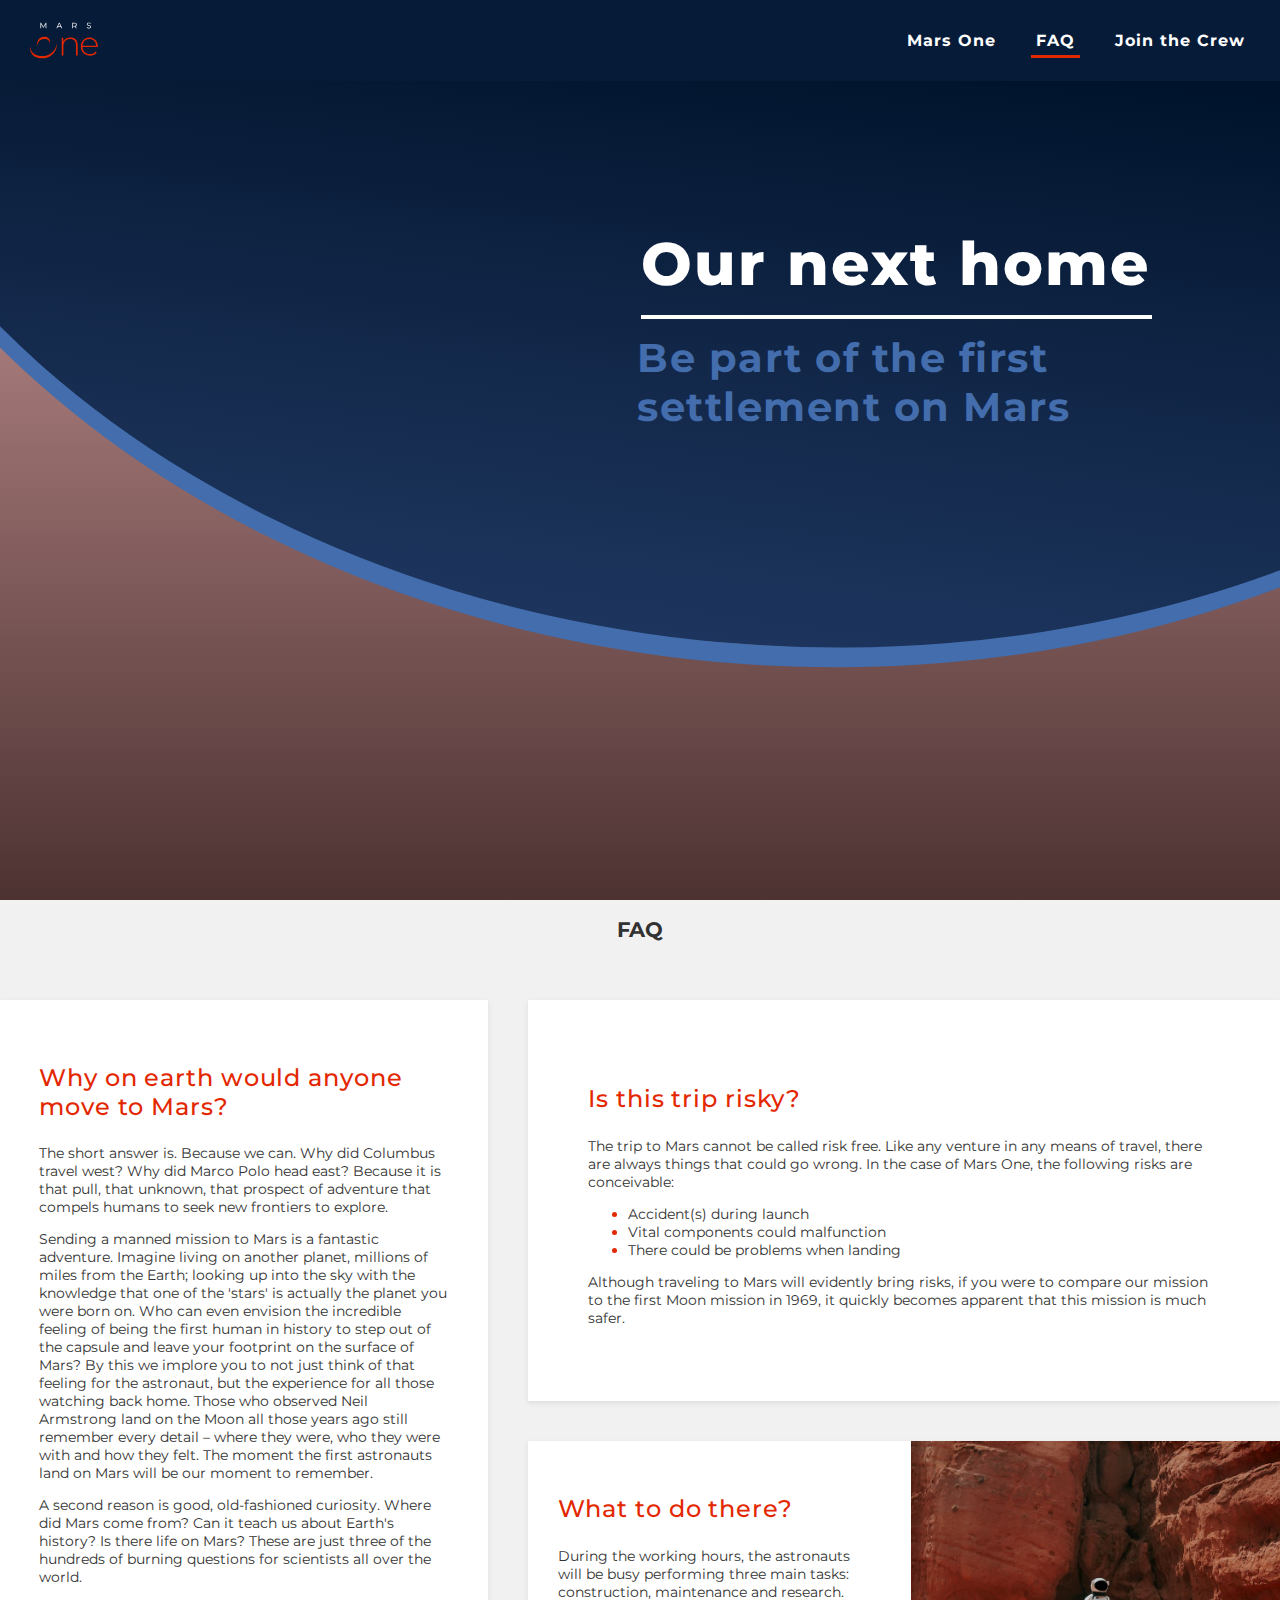
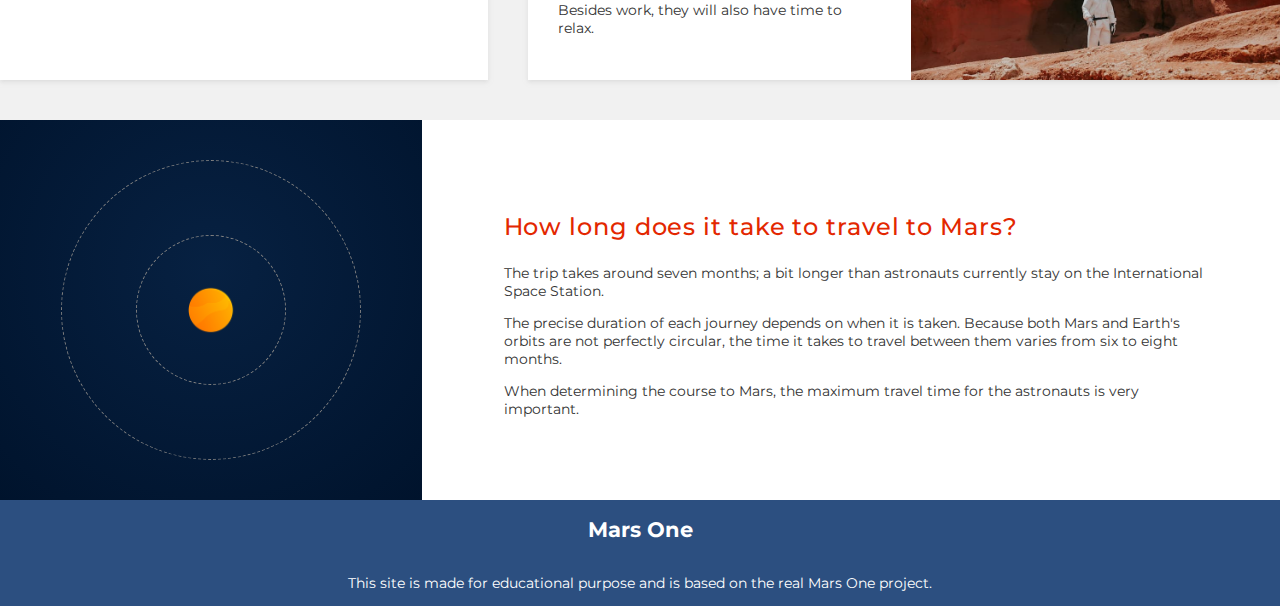
==== commit 713a8c2d: "Added box-shadows, and styled intro-section" ====
--- a/faq.html
+++ b/faq.html
@@ -25,9 +25,9 @@
         </ul>
       </nav>
 
-      <div class="main-header__text-wrapper">
-        <h1 class="main-header__text-wrapper__title">Our next home</h1>
-        <h2 class="main-header__text-wrapper__subheading">
+      <div class="main-header__text-wrapper faq">
+        <h1 class="main-header__text-wrapper__title faq">Our next home</h1>
+        <h2 class="main-header__text-wrapper__subheading faq">
           Be part of the first settlement on Mars
         </h2>
       </div>
@@ -142,20 +142,26 @@
           </div>
           <div class="faq-section__article__solar-system">
             <img
-              class="faq-section__article__solar-system__mars"
-              src="./images/page-2/planets/mars.png"
-              alt="Planet Mars"
-            />
-            <img
               class="faq-section__article__solar-system__sun"
               src="./images/page-2/planets/sun.png"
               alt="The sun"
             />
-            <img
-              class="faq-section__article__solar-system__earth"
-              src="./images/page-2/planets/earth.png"
-              alt="Planet Earth"
-            />
+
+            <div class="orb earth">
+              <img
+                class="faq-section__article__solar-system__earth"
+                src="./images/page-2/planets/earth.png"
+                alt="Planet Earth"
+              />
+            </div>
+
+            <div class="orb mars">
+              <img
+                class="faq-section__article__solar-system__mars"
+                src="./images/page-2/planets/mars.png"
+                alt="Planet Mars"
+              />
+            </div>
           </div>
         </article>
       </section>
--- a/styles/style.css
+++ b/styles/style.css
@@ -7,6 +7,12 @@
   display: block;
 }
 
+.article-section__article, .faq-section__article {
+  background: #ffffff;
+  -webkit-box-shadow: 0 2px 4px 0 rgba(201, 201, 201, 0.5);
+          box-shadow: 0 2px 4px 0 rgba(201, 201, 201, 0.5);
+}
+
 * {
   -webkit-box-sizing: border-box;
           box-sizing: border-box;
@@ -21,6 +27,7 @@
 body {
   padding: 0;
   margin: 0;
+  background: #f1f1f1;
 }
 
 main {
@@ -46,6 +53,22 @@
   min-height: 100vh;
   background-position: center;
   background-size: cover;
+  /*  &::before {
+    position: absolute;
+    content: "";
+    bottom: 24vh;
+    left: -18vw;
+    border-radius: 50%;
+    width: 160vw;
+    height: 122vw;
+    min-height: 770px;
+    border-inline-start-width: 10px;
+    border-inline-end-width: 1px;
+  
+
+    transform: rotate(4deg);
+    background: $color--complementary-2;
+  } */
   /*  &__oval {
     position: absolute;
     bottom: 35vh;
@@ -72,17 +95,19 @@
 .main-header::after {
   position: absolute;
   content: "";
-  bottom: 35vh;
-  left: -40vw;
+  bottom: 26vh;
+  left: -18vw;
   border-radius: 50%;
-  border: 15px solid #436dac;
-  width: 170vw;
-  height: 120vw;
-  min-height: 600px;
+  border: 20px solid #436dac;
+  width: 160vw;
+  height: 122vw;
+  min-height: 770px;
+  border-inline-start-width: 10px;
+  border-inline-end-width: 1px;
   /* width: 200vw;
     height: 65vh; */
-  -webkit-transform: rotate(25deg);
-          transform: rotate(25deg);
+  -webkit-transform: rotate(4deg);
+          transform: rotate(4deg);
   background-image: linear-gradient(182deg, #00132c 61%, rgba(21, 52, 98, 0.9));
 }
 
@@ -102,12 +127,26 @@
 }
 
 .main-header.join-crew::after {
+  -webkit-transition: all 0.5s;
+  transition: all 0.5s;
   /*       transform: rotate(-165deg);
       bottom: -20vh; */
-  -webkit-transform: rotate(-160deg);
-          transform: rotate(-160deg);
+  -webkit-transform: rotate(-190deg);
+          transform: rotate(-190deg);
   bottom: unset;
-  top: 65vh;
+  top: 40vh;
+  left: -45vw;
+  width: 165vw;
+  border-inline-start-width: 1px;
+  border-inline-end-width: 30px;
+}
+
+@media (min-width: 550px) {
+  .main-header.join-crew::after {
+    -webkit-transform: rotate(-155deg);
+            transform: rotate(-155deg);
+    top: 50vh;
+  }
 }
 
 .main-header__text-wrapper {
@@ -119,70 +158,125 @@
   -webkit-box-direction: normal;
       -ms-flex-direction: column;
           flex-direction: column;
+  gap: 1rem;
   -webkit-box-align: center;
       -ms-flex-align: center;
           align-items: center;
-  -webkit-box-pack: start;
-      -ms-flex-pack: start;
-          justify-content: start;
-  gap: 1rem;
-}
-
-@media (min-width: 768px) {
+  -webkit-box-pack: center;
+      -ms-flex-pack: center;
+          justify-content: center;
+  height: 48vh;
+}
+
+@media (min-width: 700px) {
   .main-header__text-wrapper {
+    margin-right: 16%;
     -webkit-box-align: end;
         -ms-flex-align: end;
-            align-items: end;
-    -webkit-box-pack: center;
-        -ms-flex-pack: center;
-            justify-content: center;
-    margin-right: 16%;
-    height: 65vh;
+            align-items: flex-end;
+    height: 55vh;
+  }
+  .main-header__text-wrapper.faq {
+    margin-right: 10%;
   }
 }
 
 .main-header__text-wrapper.join-crew {
+  height: 92vh;
   -webkit-box-pack: end;
       -ms-flex-pack: end;
-          justify-content: end;
+          justify-content: flex-end;
+  -webkit-box-align: center;
+      -ms-flex-align: center;
+          align-items: center;
+}
+
+@media (min-width: 500px) {
+  .main-header__text-wrapper.join-crew {
+    margin-left: 9%;
+    -webkit-box-pack: end;
+        -ms-flex-pack: end;
+            justify-content: flex-end;
+    -webkit-box-align: start;
+        -ms-flex-align: start;
+            align-items: flex-start;
+  }
 }
 
 .main-header__text-wrapper__title {
+  -webkit-transition: all 1s;
+  transition: all 1s;
   font-size: 2.5rem;
   font-weight: 800;
   color: #ffffff;
   letter-spacing: 2.2px;
   display: inline-block;
-  width: 90%;
-  padding-bottom: 5px;
+  width: 70%;
+  padding-bottom: 15px;
   margin: 0;
   border-bottom: 4px solid #ffffff;
 }
 
-@media (min-width: 768px) {
+@media (min-width: 500px) {
   .main-header__text-wrapper__title {
-    width: 30%;
+    width: 440px;
     font-size: 60px;
   }
 }
 
+@media (min-width: 500px) {
+  .main-header__text-wrapper__title.faq {
+    width: 511px;
+  }
+}
+
+.main-header__text-wrapper__title.join-crew {
+  font-size: 2.5rem;
+}
+
+@media (min-width: 550px) {
+  .main-header__text-wrapper__title.join-crew {
+    width: 470px;
+    font-size: 60px;
+  }
+}
+
 .main-header__text-wrapper__subheading {
+  -webkit-transition: all 1s;
+  transition: all 1s;
   font-size: 1.8rem;
   font-weight: 700;
   color: #436dac;
   letter-spacing: 1.5px;
-  width: 90%;
+  width: 80%;
+  padding-left: 5%;
   margin: 0;
 }
 
-@media (min-width: 768px) {
+@media (min-width: 500px) {
+  .main-header__text-wrapper__subheading.faq {
+    width: 515px;
+  }
+}
+
+@media (min-width: 500px) {
   .main-header__text-wrapper__subheading {
-    width: 30%;
+    width: 440px;
+    font-size: 40px;
+    padding-left: unset;
   }
 }
 
 .main-header__text-wrapper__subheading.join-crew {
   margin-bottom: 30px;
+  font-size: 1.8rem;
+}
+
+@media (min-width: 550px) {
+  .main-header__text-wrapper__subheading.join-crew {
+    width: 440px;
+    font-size: 40px;
+  }
 }
 
 .navigation {
@@ -194,7 +288,23 @@
       -ms-flex-pack: justify;
           justify-content: space-between;
   background: #061b38;
-  padding: 0 10px 0 10px;
+  padding: 5px 15px;
+}
+
+@media (min-width: 550px) {
+  .navigation {
+    padding: 15px 30px;
+  }
+}
+
+.navigation .logo {
+  width: 58px;
+}
+
+@media (min-width: 550px) {
+  .navigation .logo {
+    width: 68px;
+  }
 }
 
 .navigation__link-list {
@@ -205,11 +315,22 @@
       justify-content: space-around;
   list-style: none;
   padding: 0;
-  gap: 1rem;
+  margin: 8px 0;
 }
 
 .navigation__link-list__item {
-  padding: 3px 0 3px 0;
+  padding: 0 5px;
+  margin: 3px 0 3px 8px;
+  padding-top: 8px;
+  font-size: 12px;
+}
+
+@media (min-width: 550px) {
+  .navigation__link-list__item {
+    margin: 0 0 0 30px;
+    font-size: 16px;
+    letter-spacing: 1px;
+  }
 }
 
 .navigation__link-list__item a {
@@ -219,28 +340,37 @@
 }
 
 .navigation__link-list__item--active {
-  border-bottom: 2px solid #e32700;
+  border-bottom: 3px solid #e32700;
+  padding-bottom: 5px;
 }
 
 .intro-section {
   display: -webkit-box;
   display: -ms-flexbox;
   display: flex;
-  -ms-flex-wrap: wrap;
-      flex-wrap: wrap;
+  -webkit-box-orient: vertical;
+  -webkit-box-direction: normal;
+      -ms-flex-direction: column;
+          flex-direction: column;
   -webkit-box-flex: 1;
       -ms-flex: 1 1 320px;
           flex: 1 1 320px;
-  -webkit-box-orient: horizontal;
-  -webkit-box-direction: reverse;
-      -ms-flex-direction: row-reverse;
-          flex-direction: row-reverse;
   /*   display: grid;
   grid-template-columns: repeat(auto-fit, minmax(320px, 1fr));
  */
 }
 
+@media (min-width: 550px) {
+  .intro-section {
+    -webkit-box-orient: horizontal;
+    -webkit-box-direction: reverse;
+        -ms-flex-direction: row-reverse;
+            flex-direction: row-reverse;
+  }
+}
+
 .intro-section__text-wrapper {
+  background: #ffffff;
   display: -webkit-box;
   display: -ms-flexbox;
   display: flex;
@@ -256,19 +386,49 @@
   width: 100%;
 }
 
-@media (min-width: 868px) {
+@media (min-width: 550px) {
   .intro-section__text-wrapper {
     inline-size: 55%;
-  }
+    padding: 0 7% 0 9%;
+  }
+}
+
+.intro-section__text-wrapper__title {
+  font-size: 29px;
+  font-weight: 800;
+  color: #e32700;
+  letter-spacing: 1.3px;
+}
+
+@media (min-width: 550px) {
+  .intro-section__text-wrapper__title {
+    font-size: 36px;
+    margin-bottom: 30px;
+  }
+}
+
+.intro-section__text-wrapper__paragraph {
+  font-size: 18px;
+  line-height: 1.4;
+  letter-spacing: 0.7px;
+}
+
+.intro-section__text-wrapper__paragraph .text-enhancer {
+  color: #e32700;
+  font-weight: 700;
 }
 
 .intro-section__img {
   min-width: 320px;
-}
-
-@media (min-width: 868px) {
+  max-width: 650px;
+  max-height: 600px;
+  /* height: unset; */
+}
+
+@media (min-width: 550px) {
   .intro-section__img {
-    width: 45%;
+    width: 46%;
+    height: 600px;
   }
 }
 
@@ -307,7 +467,6 @@
   -ms-grid-columns: 1fr;
       grid-template: repeat(2, auto)/1fr;
   gap: 1rem;
-  background: #ffffff;
 }
 
 @media (min-width: 550px) {
@@ -436,6 +595,11 @@
   text-align: center;
 }
 
+.faq-section article:last-of-type {
+  -webkit-box-shadow: none;
+          box-shadow: none;
+}
+
 .faq-section__article {
   display: -ms-grid;
   display: grid;
@@ -488,13 +652,93 @@
   padding: 8%;
 }
 
+.faq-section__article__text-wrapper__list__item::marker {
+  color: #e32700;
+}
+
 .faq-section__article__img-wrapper {
   max-width: 460px;
 }
 
 .faq-section__article__solar-system {
   max-width: 460px;
+  display: -ms-grid;
+  display: grid;
+  grid: 1fr / 1fr;
+  place-items: center;
   background-image: radial-gradient(circle at 50% 39%, #072142, #00132c 101%);
+}
+
+.faq-section__article__solar-system .orb, .faq-section__article__solar-system .faq-section__article__solar-system__sun {
+  -ms-grid-column: 1;
+  grid-column: 1;
+  -ms-grid-row: 1;
+  grid-row: 1;
+}
+
+.faq-section__article__solar-system img {
+  -o-object-fit: cover;
+     object-fit: cover;
+}
+
+.faq-section__article__solar-system .orb {
+  border: 1px dashed grey;
+  border-radius: 100%;
+  -webkit-animation: move-planet linear infinite;
+          animation: move-planet linear infinite;
+}
+
+.faq-section__article__solar-system .orb.earth {
+  height: 150px;
+  width: 150px;
+  -webkit-animation-duration: 7s;
+          animation-duration: 7s;
+}
+
+.faq-section__article__solar-system .orb.mars {
+  height: 300px;
+  width: 300px;
+  -webkit-animation-duration: 10s;
+          animation-duration: 10s;
+}
+
+.faq-section__article__solar-system__sun {
+  height: 48px;
+  width: 48px;
+}
+
+.faq-section__article__solar-system__earth, .faq-section__article__solar-system__mars {
+  position: absolute;
+  left: 50%;
+  top: -15px;
+}
+
+.faq-section__article__solar-system__earth {
+  height: 30px;
+  width: 30px;
+  -webkit-animation-duration: 7s;
+          animation-duration: 7s;
+}
+
+.faq-section__article__solar-system__mars {
+  height: 30px;
+  width: 30px;
+  -webkit-animation-duration: 7s;
+          animation-duration: 7s;
+}
+
+@-webkit-keyframes move-planet {
+  100% {
+    -webkit-transform: rotate(360deg);
+            transform: rotate(360deg);
+  }
+}
+
+@keyframes move-planet {
+  100% {
+    -webkit-transform: rotate(360deg);
+            transform: rotate(360deg);
+  }
 }
 
 @media (min-width: 768px) {
@@ -550,6 +794,8 @@
 
 .joining-form {
   background: #ffffff;
+  -webkit-box-shadow: 0 4px 15px 0 rgba(185, 185, 185, 0.5);
+          box-shadow: 0 4px 15px 0 rgba(185, 185, 185, 0.5);
   display: -webkit-box;
   display: -ms-flexbox;
   display: flex;
@@ -559,21 +805,19 @@
           flex-direction: row;
   -ms-flex-wrap: wrap;
       flex-wrap: wrap;
-  max-width: 1180px;
   padding: 25px 2%;
 }
 
 @media (min-width: 445px) {
   .joining-form {
-    width: 83%;
+    width: 90%;
     padding: 5% 2%;
   }
 }
 
 @media (min-width: 960px) {
   .joining-form {
-    width: 83%;
-    padding: 2.2%;
+    padding: 5% 2.2%;
   }
 }
 
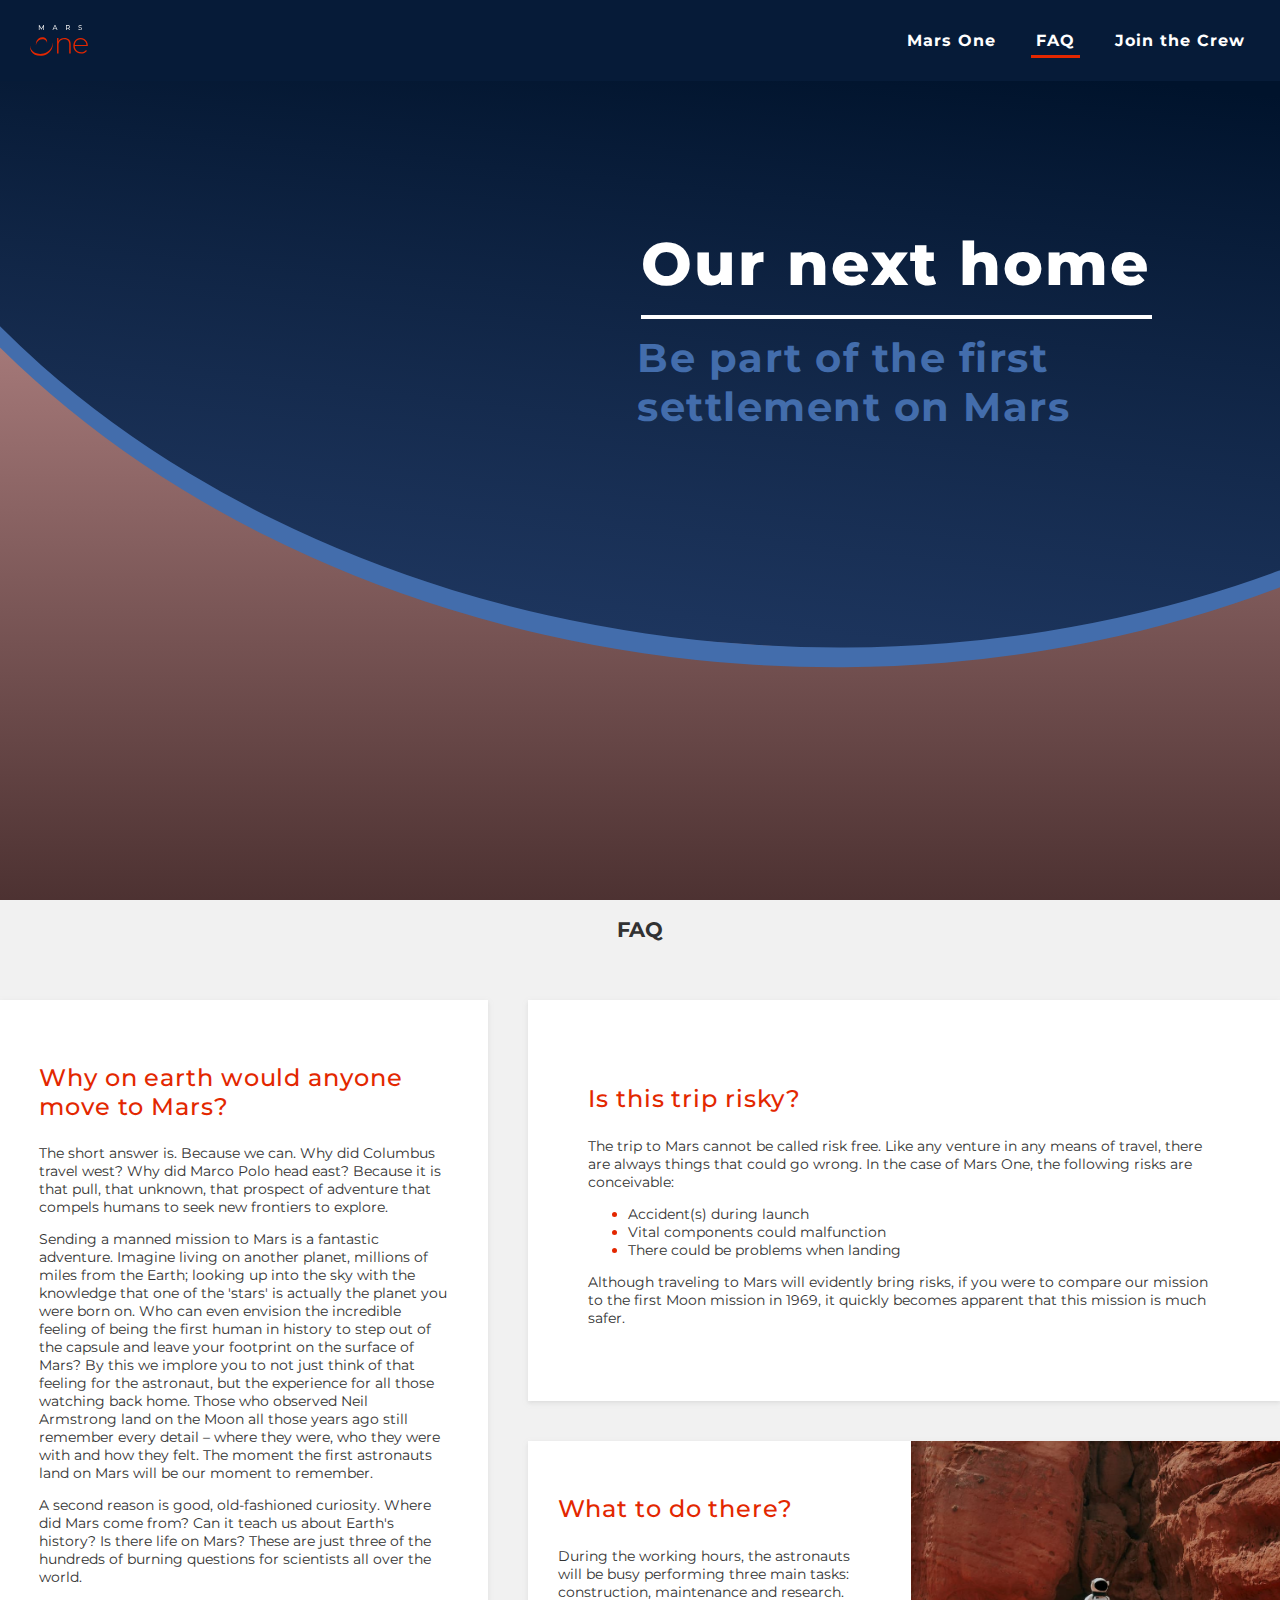
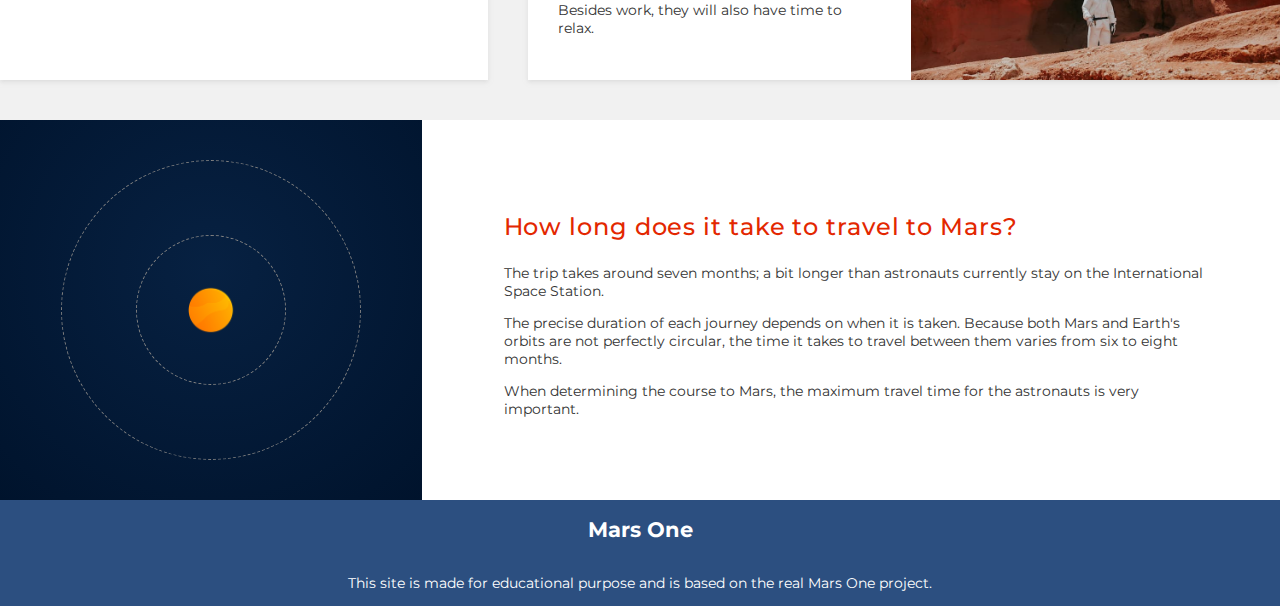
==== commit 2d4e2510: "Fixed navigation problem on all pages" ====
--- a/faq.html
+++ b/faq.html
@@ -10,8 +10,9 @@
   <body>
     <header class="main-header faq">
       <nav class="navigation">
-        <img class="logo" src="./images/logo.svg" alt="site logo" />
-
+        <div class="navigation__logo-wrapper">
+          <img class="logo" src="./images/logo.svg" alt="site logo" />
+        </div>
         <ul class="navigation__link-list">
           <li class="navigation__link-list__item"><a href="./">Mars One</a></li>
           <li
--- a/styles/style.css
+++ b/styles/style.css
@@ -1,5 +1,5 @@
 @import url("https://fonts.googleapis.com/css?family=Montserrat:400,500,700,800&display=swap");
-.intro-section__img, .article-section__article__img, .faq-section__article__img-wrapper__img {
+.navigation__logo-wrapper .logo, .intro-section__img, .article-section__article__img, .faq-section__article__img-wrapper__img {
   -o-object-fit: cover;
      object-fit: cover;
   width: 100%;
@@ -34,13 +34,6 @@
   max-inline-size: 1440px;
   margin: 0 auto 0 auto;
   background: #f1f1f1;
-}
-
-h3 {
-  font-size: 1.7rem;
-  font-weight: 500;
-  color: #e32700;
-  letter-spacing: 0.9px;
 }
 
 .main-header {
@@ -297,14 +290,13 @@
   }
 }
 
-.navigation .logo {
+.navigation__logo-wrapper {
   width: 58px;
 }
 
-@media (min-width: 550px) {
-  .navigation .logo {
-    width: 68px;
-  }
+.navigation__logo-wrapper .logo {
+  -o-object-fit: contain;
+     object-fit: contain;
 }
 
 .navigation__link-list {
@@ -388,29 +380,50 @@
 
 @media (min-width: 550px) {
   .intro-section__text-wrapper {
-    inline-size: 55%;
-    padding: 0 7% 0 9%;
+    padding: 25px 3% 25px 5%;
+    -ms-flex-preferred-size: 55%;
+        flex-basis: 55%;
+  }
+}
+
+@media (min-width: 910px) {
+  .intro-section__text-wrapper {
+    padding: 25px 7% 25px 9%;
   }
 }
 
 .intro-section__text-wrapper__title {
-  font-size: 29px;
+  font-size: 27px;
   font-weight: 800;
   color: #e32700;
   letter-spacing: 1.3px;
-}
-
-@media (min-width: 550px) {
+  margin-top: 20px;
+  margin-bottom: 0;
+}
+
+@media (min-width: 550px) {
+  .intro-section__text-wrapper__title {
+    margin: 0;
+  }
+}
+
+@media (min-width: 910px) {
   .intro-section__text-wrapper__title {
     font-size: 36px;
-    margin-bottom: 30px;
+    margin-bottom: 25px;
   }
 }
 
 .intro-section__text-wrapper__paragraph {
-  font-size: 18px;
+  font-size: 16px;
   line-height: 1.4;
   letter-spacing: 0.7px;
+}
+
+@media (min-width: 910px) {
+  .intro-section__text-wrapper__paragraph {
+    font-size: 18px;
+  }
 }
 
 .intro-section__text-wrapper__paragraph .text-enhancer {
@@ -418,17 +431,15 @@
   font-weight: 700;
 }
 
-.intro-section__img {
+.intro-section__img-wrapper {
   min-width: 320px;
   max-width: 650px;
-  max-height: 600px;
-  /* height: unset; */
-}
-
-@media (min-width: 550px) {
-  .intro-section__img {
-    width: 46%;
-    height: 600px;
+}
+
+@media (min-width: 550px) {
+  .intro-section__img-wrapper {
+    -ms-flex-preferred-size: 45%;
+        flex-basis: 45%;
   }
 }
 
@@ -442,7 +453,22 @@
   padding: 5% 3% 5% 3%;
 }
 
+@media (min-width: 550px) {
+  .article-section {
+    padding: 2.5%;
+    gap: 20px;
+  }
+}
+
 @media (min-width: 990px) {
+  .article-section {
+    -ms-grid-rows: auto (minmax(340px, auto))[2];
+    -ms-grid-columns: 2fr 1fr;
+        grid-template: auto repeat(2, minmax(340px, auto))/2fr 1fr;
+  }
+}
+
+@media (min-width: 1200px) {
   .article-section {
     -ms-grid-rows: auto (minmax(340px, auto))[2];
     -ms-grid-columns: 2fr 0.82fr;
@@ -453,11 +479,31 @@
 }
 
 .article-section__title {
+  font-size: 27px;
+  font-weight: 800;
+  color: #2c4f80;
+  letter-spacing: 1.3px;
   width: 100%;
   text-align: center;
   -ms-grid-row: 1;
   -ms-grid-row-span: 1;
   grid-area: 1/1/2/-1;
+}
+
+@media (min-width: 910px) {
+  .article-section__title {
+    font-size: 36px;
+    margin-top: 20px;
+    margin-bottom: 50px;
+  }
+}
+
+@media (min-width: 550px) {
+  .article-section__title article:nth-of-type(odd) {
+    -ms-grid-rows: auto;
+    -ms-grid-columns: 2fr 3fr;
+        grid-template: auto/ 2fr 3fr;
+  }
 }
 
 .article-section__article {
@@ -483,10 +529,19 @@
     -ms-grid-columns: 2fr 3fr;
         grid-template: auto/ 2fr 3fr;
   }
-  .article-section__article--tall div {
-    -webkit-box-ordinal-group: 0;
-        -ms-flex-order: -1;
-            order: -1;
+  .article-section__article--tall .article-section__article__text-wrapper {
+    -ms-grid-column: 1;
+        grid-column-start: 1;
+    -ms-grid-row: 1;
+        grid-row-start: 1;
+  }
+}
+
+@media (min-width: 550px) {
+  .article-section__article--tall {
+    -ms-grid-rows: auto;
+    -ms-grid-columns: 3fr 2fr;
+        grid-template: auto/ 3fr 2fr;
   }
 }
 
@@ -497,14 +552,26 @@
     -ms-grid-columns: 1fr;
         grid-template: auto auto/ 1fr;
   }
-  .article-section__article--tall div {
-    -webkit-box-ordinal-group: 3;
-        -ms-flex-order: 2;
-            order: 2;
+  .article-section__article--tall .article-section__article__text-wrapper {
+    -ms-grid-column: 1;
+        grid-column-start: 1;
+    -ms-grid-row: 2;
+        grid-row-start: 2;
+    padding: 0 10% 48px 13%;
   }
 }
 
 .article-section__article__text-wrapper {
+  display: -webkit-box;
+  display: -ms-flexbox;
+  display: flex;
+  -webkit-box-orient: vertical;
+  -webkit-box-direction: normal;
+      -ms-flex-direction: column;
+          flex-direction: column;
+  -webkit-box-pack: center;
+      -ms-flex-pack: center;
+          justify-content: center;
   padding: 5% 3% 5% 3%;
 }
 
@@ -513,6 +580,28 @@
     -webkit-box-ordinal-group: 2;
         -ms-flex-order: 1;
             order: 1;
+    padding: 4% 10% 5% 7%;
+  }
+}
+
+.article-section__article__text-wrapper__title {
+  font-size: 1.7rem;
+  font-weight: 500;
+  color: #e32700;
+  letter-spacing: 0.9px;
+  margin-top: 15px;
+  margin-bottom: 5px;
+}
+
+.article-section__article__text-wrapper__paragraph {
+  line-height: 1.4;
+  font-weight: 500;
+  letter-spacing: 0.6px;
+}
+
+@media (min-width: 910px) {
+  .article-section__article__text-wrapper__paragraph {
+    font-size: 16px;
   }
 }
 
@@ -521,10 +610,20 @@
   background: transparent;
   border-radius: 10px;
   border: solid 1px #2c4f80;
-}
-
-.article-section__article__img {
-  max-height: 340px;
+  margin-top: 15px;
+  width: 130px;
+}
+
+.article-section__article__img-wrapper {
+  display: -webkit-box;
+  display: -ms-flexbox;
+  display: flex;
+  -webkit-box-pack: center;
+      -ms-flex-pack: center;
+          justify-content: center;
+  -webkit-box-align: center;
+      -ms-flex-align: center;
+          align-items: center;
 }
 
 .article-section__article__img--small {
@@ -552,6 +651,12 @@
   max-height: unset;
   margin: unset;
   padding: 10%;
+}
+
+@media (min-width: 990) {
+  .article-section__article__img--small.sun {
+    padding: 15% 10% 4%;
+  }
 }
 
 .main-footer {
@@ -652,6 +757,13 @@
   padding: 8%;
 }
 
+.faq-section__article__text-wrapper__title {
+  font-size: 1.7rem;
+  font-weight: 500;
+  color: #e32700;
+  letter-spacing: 0.9px;
+}
+
 .faq-section__article__text-wrapper__list__item::marker {
   color: #e32700;
 }
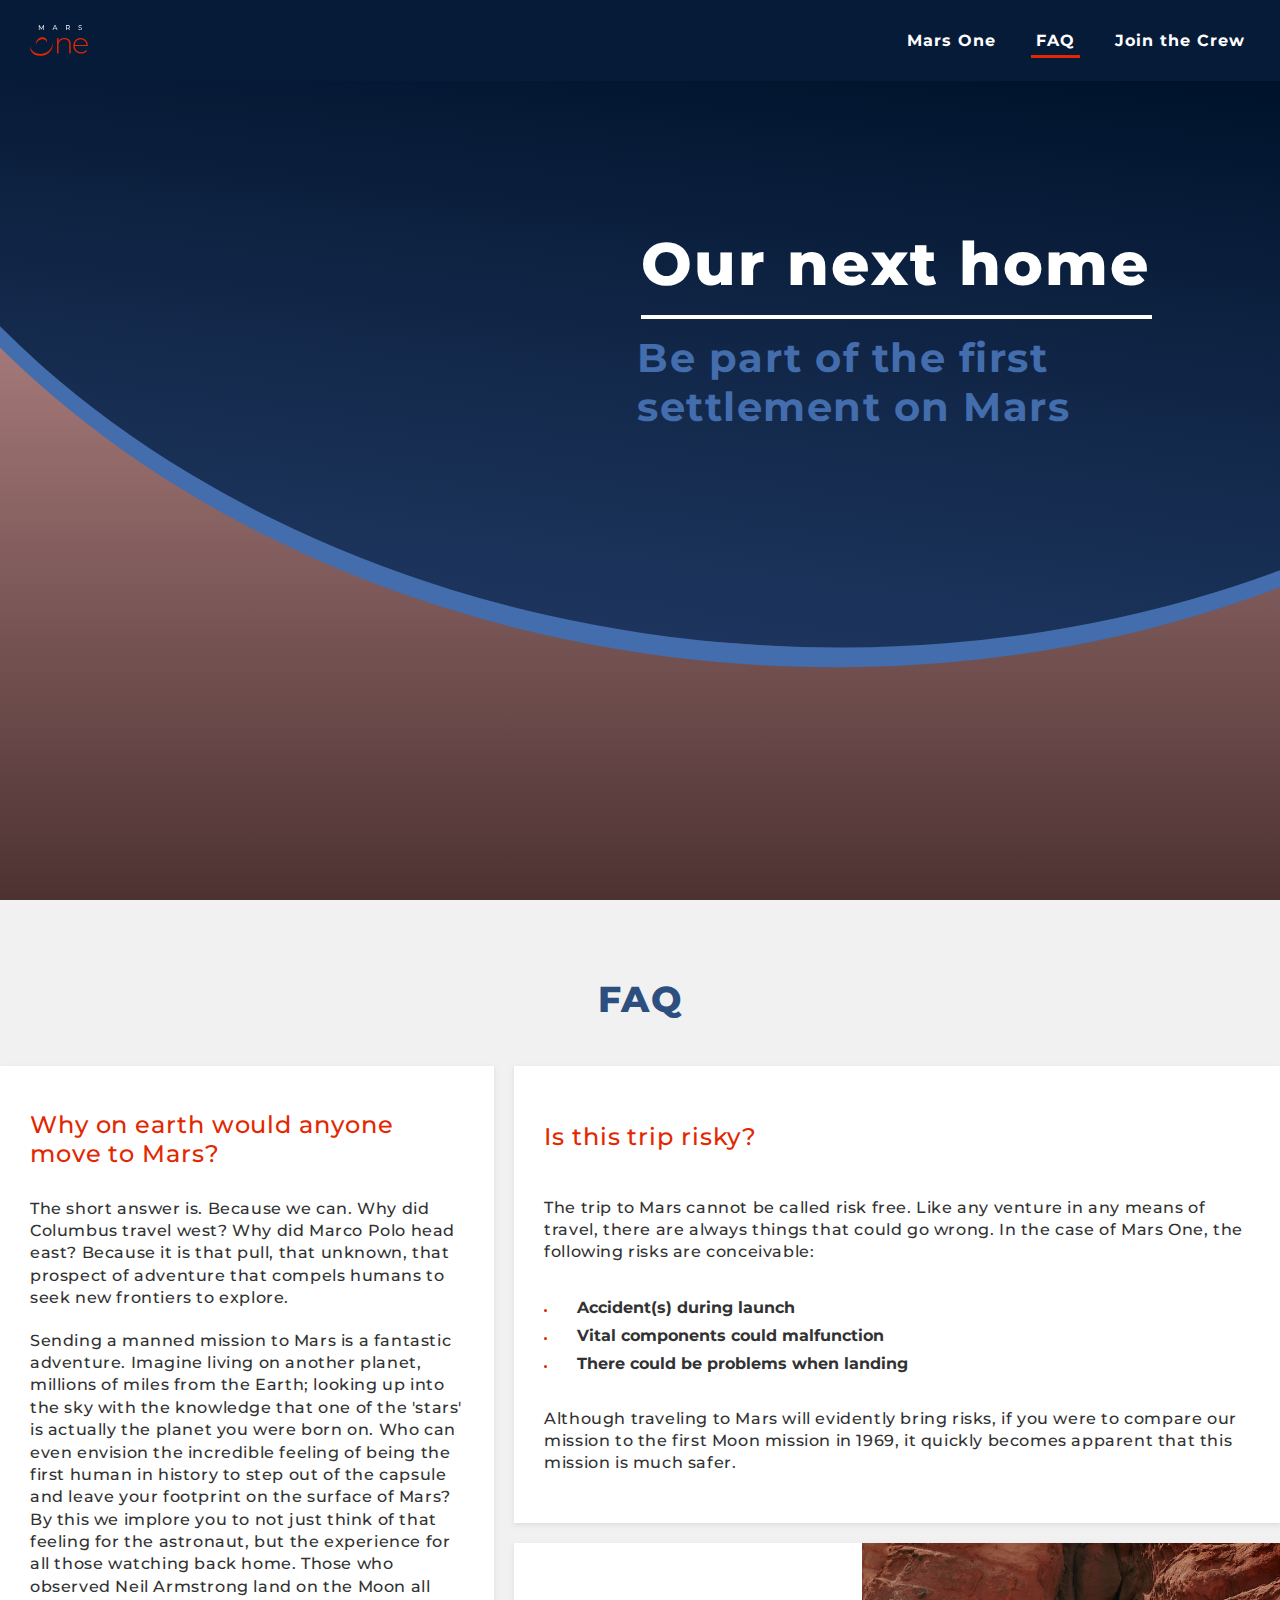
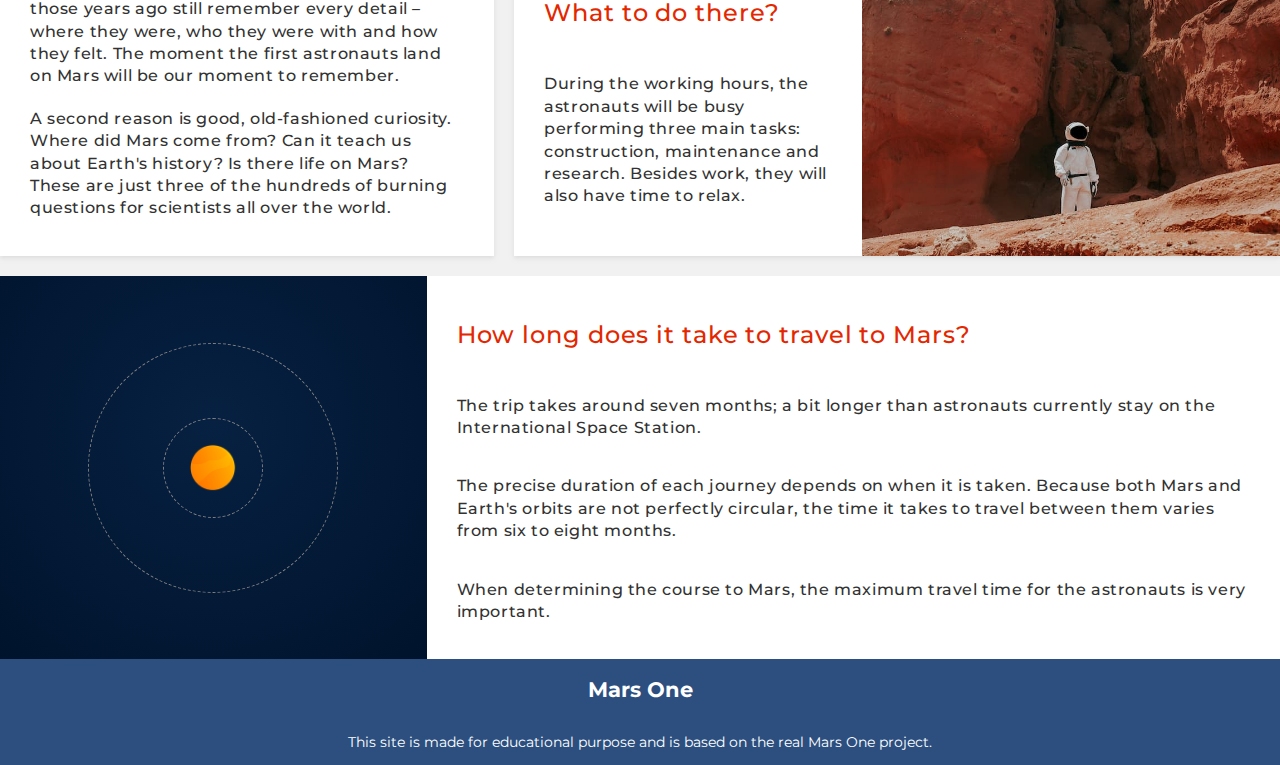
==== commit 0162a251: "Done with styling on faq-page" ====
--- a/faq.html
+++ b/faq.html
@@ -38,7 +38,9 @@
       <section class="faq-section">
         <h2 class="faq-section__title">FAQ</h2>
         <article class="faq-section__article faq-section__article--tall">
-          <div class="faq-section__article__text-wrapper">
+          <div
+            class="faq-section__article__text-wrapper faq-section__article__text-wrapper--tall"
+          >
             <h3 class="faq-section__article__text-wrapper__title">
               Why on earth would anyone move to Mars?
             </h3>
@@ -113,7 +115,7 @@
           </div>
           <div class="faq-section__article__img-wrapper">
             <img
-              class="faq-section__article__img-wrapper__img"
+              class="faq-section__article__img"
               src="./images/page-2/astronaut.jpg"
               alt="placeholder"
             />
@@ -122,7 +124,9 @@
         <article
           class="faq-section__article faq-section__article--wide multiple-children multiple-children--wide"
         >
-          <div class="faq-section__article__text-wrapper">
+          <div
+            class="faq-section__article__text-wrapper faq-section__article__text-wrapper--wide"
+          >
             <h3 class="faq-section__article__text-wrapper__title">
               How long does it take to travel to Mars?
             </h3>
@@ -141,27 +145,29 @@
               the astronauts is very important.
             </p>
           </div>
-          <div class="faq-section__article__solar-system">
-            <img
-              class="faq-section__article__solar-system__sun"
-              src="./images/page-2/planets/sun.png"
-              alt="The sun"
-            />
+          <div class="faq-section__article__solar-wrapper">
+            <div class="faq-section__article__solar-system">
+              <img
+                class="faq-section__article__solar-system__sun"
+                src="./images/page-2/planets/sun.png"
+                alt="The sun"
+              />
 
-            <div class="orb earth">
-              <img
-                class="faq-section__article__solar-system__earth"
-                src="./images/page-2/planets/earth.png"
-                alt="Planet Earth"
-              />
-            </div>
+              <div class="orb earth">
+                <img
+                  class="faq-section__article__solar-system__earth"
+                  src="./images/page-2/planets/earth.png"
+                  alt="Planet Earth"
+                />
+              </div>
 
-            <div class="orb mars">
-              <img
-                class="faq-section__article__solar-system__mars"
-                src="./images/page-2/planets/mars.png"
-                alt="Planet Mars"
-              />
+              <div class="orb mars">
+                <img
+                  class="faq-section__article__solar-system__mars"
+                  src="./images/page-2/planets/mars.png"
+                  alt="Planet Mars"
+                />
+              </div>
             </div>
           </div>
         </article>
--- a/styles/style.css
+++ b/styles/style.css
@@ -1,5 +1,5 @@
 @import url("https://fonts.googleapis.com/css?family=Montserrat:400,500,700,800&display=swap");
-.navigation__logo-wrapper .logo, .intro-section__img, .article-section__article__img, .faq-section__article__img-wrapper__img {
+.navigation__logo-wrapper .logo, .intro-section__img, .article-section__article__img, .faq-section__article__img, .faq-section__article__solar-system {
   -o-object-fit: cover;
      object-fit: cover;
   width: 100%;
@@ -43,7 +43,8 @@
   display: grid;
   -ms-grid-rows: auto 1fr;
       grid-template-rows: auto 1fr;
-  min-height: 100vh;
+  min-height: 550px;
+  height: 100vh;
   background-position: center;
   background-size: cover;
   /*  &::before {
@@ -85,6 +86,13 @@
   } */
 }
 
+@media (min-height: 550px) and (max-height: 800px) and (min-width: 500px) {
+  .main-header {
+    min-height: 120vh;
+    border: solid red 5px;
+  }
+}
+
 .main-header::after {
   position: absolute;
   content: "";
@@ -94,7 +102,7 @@
   border: 20px solid #436dac;
   width: 160vw;
   height: 122vw;
-  min-height: 770px;
+  min-height: 900px;
   border-inline-start-width: 10px;
   border-inline-end-width: 1px;
   /* width: 200vw;
@@ -159,6 +167,7 @@
       -ms-flex-pack: center;
           justify-content: center;
   height: 48vh;
+  min-height: 250px;
 }
 
 @media (min-width: 700px) {
@@ -210,14 +219,14 @@
   border-bottom: 4px solid #ffffff;
 }
 
-@media (min-width: 500px) {
+@media (min-width: 570px) {
   .main-header__text-wrapper__title {
     width: 440px;
     font-size: 60px;
   }
 }
 
-@media (min-width: 500px) {
+@media (min-width: 570px) {
   .main-header__text-wrapper__title.faq {
     width: 511px;
   }
@@ -227,7 +236,7 @@
   font-size: 2.5rem;
 }
 
-@media (min-width: 550px) {
+@media (min-width: 570px) {
   .main-header__text-wrapper__title.join-crew {
     width: 470px;
     font-size: 60px;
@@ -246,13 +255,13 @@
   margin: 0;
 }
 
-@media (min-width: 500px) {
+@media (min-width: 570px) {
   .main-header__text-wrapper__subheading.faq {
     width: 515px;
   }
 }
 
-@media (min-width: 500px) {
+@media (min-width: 570px) {
   .main-header__text-wrapper__subheading {
     width: 440px;
     font-size: 40px;
@@ -265,7 +274,7 @@
   font-size: 1.8rem;
 }
 
-@media (min-width: 550px) {
+@media (min-width: 570px) {
   .main-header__text-wrapper__subheading.join-crew {
     width: 440px;
     font-size: 40px;
@@ -684,20 +693,48 @@
   -ms-grid-columns: 1fr;
       grid-template: repeat(5, auto)/1fr;
   gap: 1rem;
-}
-
-@media (min-width: 768px) {
+  padding-top: 6%;
+}
+
+@media (min-width: 650px) {
+  .faq-section {
+    -ms-grid-rows: (auto)[5];
+    -ms-grid-columns: 1fr;
+        grid-template: repeat(5, auto)/1fr;
+  }
+}
+
+@media (min-width: 950px) {
   .faq-section {
     -ms-grid-rows: (auto)[4];
-    -ms-grid-columns: (1fr)[5];
-        grid-template: repeat(4, auto)/repeat(5, 1fr);
+    -ms-grid-columns: 1fr 1.55fr;
+        grid-template: repeat(4, auto)/1fr 1.55fr;
+    gap: 20px;
+    padding-top: 6%;
+  }
+}
+
+@media (min-width: 1350px) {
+  .faq-section {
     gap: 40px;
   }
 }
 
 .faq-section__title {
+  font-size: 27px;
+  font-weight: 800;
+  color: #2c4f80;
+  letter-spacing: 1.3px;
   grid-column: 1 /-1;
   text-align: center;
+}
+
+@media (min-width: 910px) {
+  .faq-section__title {
+    font-size: 36px;
+    margin-top: 0px;
+    margin-bottom: 25px;
+  }
 }
 
 .faq-section article:last-of-type {
@@ -710,21 +747,15 @@
   display: grid;
 }
 
-@media (min-width: 768px) {
-  .faq-section__article {
-    grid-column: span 3;
-  }
-}
-
-@media (min-width: 768px) {
+@media (min-width: 950px) {
   .faq-section__article--tall {
-    grid-area: span 2 / span 2;
-  }
-}
-
-@media (min-width: 768px) {
+    grid-row: span 2;
+  }
+}
+
+@media (min-width: 950px) {
   .faq-section__article--wide {
-    grid-column: 1/-1;
+    grid-column: span 2;
   }
 }
 
@@ -734,18 +765,17 @@
   -ms-grid-rows: (auto)[2];
   -ms-grid-columns: 1fr;
       grid-template: repeat(2, auto)/1fr;
-  gap: 1rem;
-}
-
-@media (min-width: 768px) {
+}
+
+@media (min-width: 650px) {
   .faq-section__article.multiple-children {
     -ms-grid-rows: auto;
-    -ms-grid-columns: (1fr)[2];
-        grid-template: auto/repeat(2, 1fr);
-  }
-}
-
-@media (min-width: 768px) {
+    -ms-grid-columns: 1fr 1.2fr;
+        grid-template: auto / 1fr 1.2fr;
+  }
+}
+
+@media (min-width: 650px) {
   .faq-section__article.multiple-children--wide {
     -ms-grid-rows: auto;
     -ms-grid-columns: 1fr 2fr;
@@ -754,7 +784,27 @@
 }
 
 .faq-section__article__text-wrapper {
-  padding: 8%;
+  padding: 20px 30px;
+  display: -webkit-box;
+  display: -ms-flexbox;
+  display: flex;
+  -webkit-box-orient: vertical;
+  -webkit-box-direction: normal;
+      -ms-flex-direction: column;
+          flex-direction: column;
+  -webkit-box-pack: center;
+      -ms-flex-pack: center;
+          justify-content: center;
+}
+
+@media (min-width: 1350px) {
+  .faq-section__article__text-wrapper {
+    padding: 40px 60px;
+  }
+}
+
+.faq-section__article__text-wrapper--tall {
+  display: block;
 }
 
 .faq-section__article__text-wrapper__title {
@@ -762,18 +812,60 @@
   font-weight: 500;
   color: #e32700;
   letter-spacing: 0.9px;
+  margin-bottom: 30px;
+}
+
+.faq-section__article__text-wrapper__list {
+  padding-left: 13px;
+}
+
+.faq-section__article__text-wrapper__list__item {
+  font-weight: 700;
+  line-height: 1.75;
+  padding-left: 20px;
+}
+
+@media (min-width: 910px) {
+  .faq-section__article__text-wrapper__list__item {
+    font-size: 16px;
+  }
 }
 
 .faq-section__article__text-wrapper__list__item::marker {
   color: #e32700;
-}
-
-.faq-section__article__img-wrapper {
-  max-width: 460px;
+  font-size: 10px;
+}
+
+.faq-section__article__text-wrapper p + p {
+  margin-top: 20px;
+}
+
+.faq-section__article__text-wrapper__paragraph {
+  line-height: 1.4;
+  font-weight: 500;
+  letter-spacing: 0.6px;
+}
+
+@media (min-width: 910px) {
+  .faq-section__article__text-wrapper__paragraph {
+    font-size: 16px;
+  }
+}
+
+@media (min-width: 650px) {
+  .faq-section__article__solar-wrapper {
+    -ms-grid-column: 1;
+        grid-column-start: 1;
+    -ms-grid-row: 1;
+        grid-row-start: 1;
+  }
 }
 
 .faq-section__article__solar-system {
-  max-width: 460px;
+  -o-object-fit: contain;
+     object-fit: contain;
+  padding: 30px;
+  overflow: hidden;
   display: -ms-grid;
   display: grid;
   grid: 1fr / 1fr;
@@ -801,17 +893,31 @@
 }
 
 .faq-section__article__solar-system .orb.earth {
-  height: 150px;
-  width: 150px;
+  height: 100px;
+  width: 100px;
   -webkit-animation-duration: 7s;
           animation-duration: 7s;
 }
 
+@media (min-width: 1350px) {
+  .faq-section__article__solar-system .orb.earth {
+    height: 150px;
+    width: 150px;
+  }
+}
+
 .faq-section__article__solar-system .orb.mars {
-  height: 300px;
-  width: 300px;
+  height: 250px;
+  width: 250px;
   -webkit-animation-duration: 10s;
           animation-duration: 10s;
+}
+
+@media (min-width: 1350px) {
+  .faq-section__article__solar-system .orb.mars {
+    height: 300px;
+    width: 300px;
+  }
 }
 
 .faq-section__article__solar-system__sun {
@@ -850,14 +956,6 @@
   100% {
     -webkit-transform: rotate(360deg);
             transform: rotate(360deg);
-  }
-}
-
-@media (min-width: 768px) {
-  .faq-section__article__solar-system {
-    -webkit-box-ordinal-group: 0;
-        -ms-flex-order: -1;
-            order: -1;
   }
 }
 
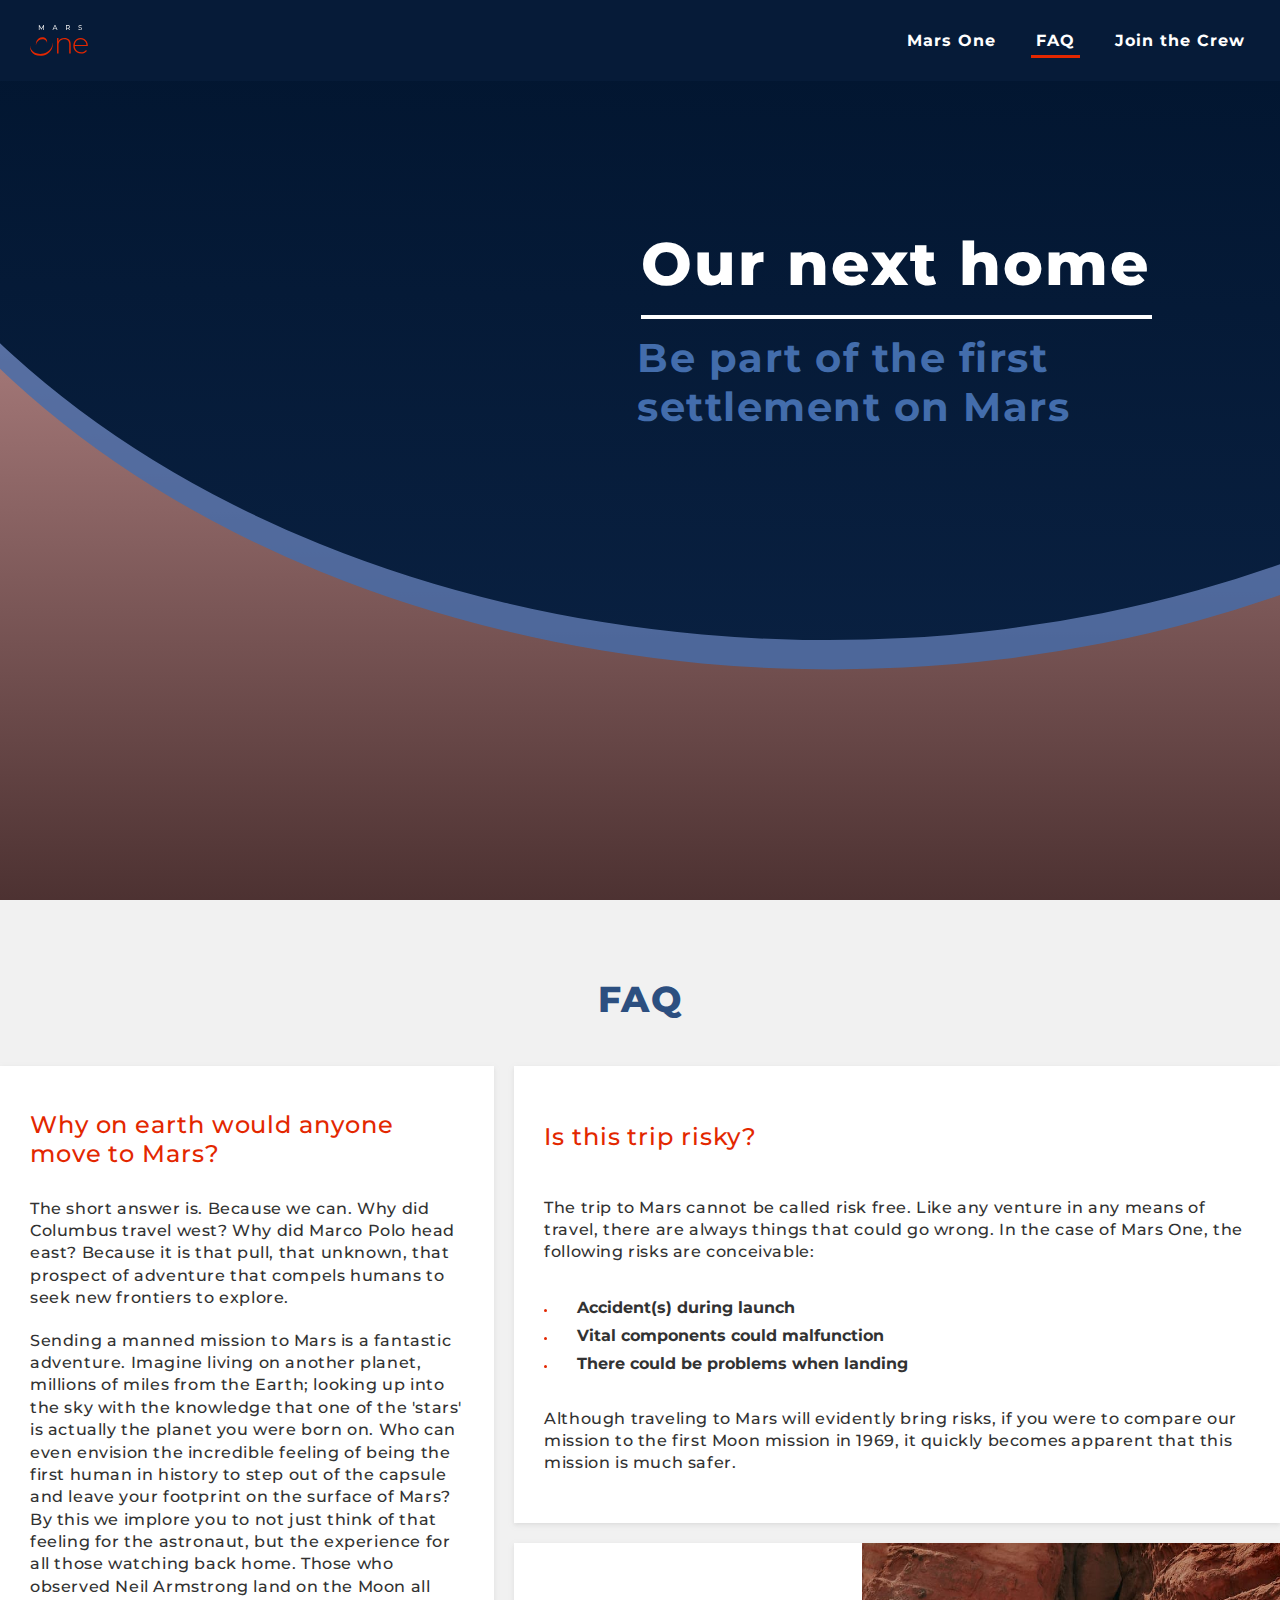
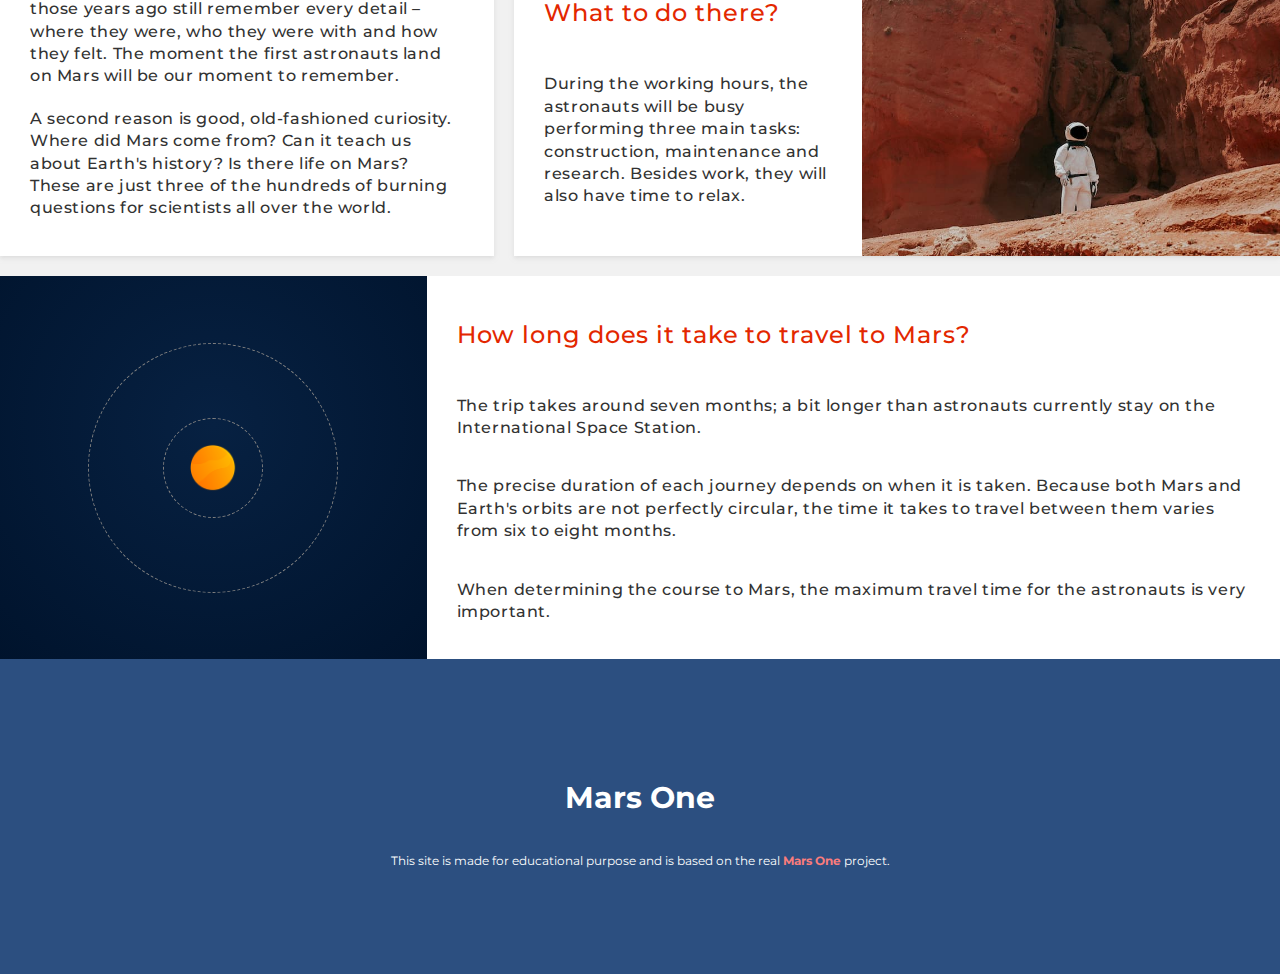
==== commit d174336d: "Done with the footer" ====
--- a/faq.html
+++ b/faq.html
@@ -117,7 +117,7 @@
             <img
               class="faq-section__article__img"
               src="./images/page-2/astronaut.jpg"
-              alt="placeholder"
+              alt="An astronaut taking a walk on Mars"
             />
           </div>
         </article>
@@ -177,8 +177,8 @@
     <footer class="main-footer">
       <h2 class="main-footer__title">Mars One</h2>
       <p class="main-footer__disclaimer">
-        This site is made for educational purpose and is based on the real Mars
-        One project.
+        This site is made for educational purpose and is based on the real
+        <span class="text-enhancer">Mars One</span> project.
       </p>
     </footer>
   </body>
--- a/styles/style.css
+++ b/styles/style.css
@@ -34,6 +34,70 @@
   max-inline-size: 1440px;
   margin: 0 auto 0 auto;
   background: #f1f1f1;
+}
+
+.navigation {
+  z-index: 2;
+  display: -webkit-box;
+  display: -ms-flexbox;
+  display: flex;
+  -webkit-box-pack: justify;
+      -ms-flex-pack: justify;
+          justify-content: space-between;
+  background: #061b38;
+  padding: 5px 15px;
+}
+
+@media (min-width: 550px) {
+  .navigation {
+    padding: 15px 30px;
+  }
+}
+
+.navigation__logo-wrapper {
+  width: 58px;
+}
+
+.navigation__logo-wrapper .logo {
+  -o-object-fit: contain;
+     object-fit: contain;
+}
+
+.navigation__link-list {
+  display: -webkit-box;
+  display: -ms-flexbox;
+  display: flex;
+  -ms-flex-pack: distribute;
+      justify-content: space-around;
+  list-style: none;
+  padding: 0;
+  margin: 8px 0;
+}
+
+.navigation__link-list__item {
+  padding: 0 5px;
+  margin: 3px 0 3px 8px;
+  padding-top: 8px;
+  font-size: 12px;
+}
+
+@media (min-width: 550px) {
+  .navigation__link-list__item {
+    margin: 0 0 0 30px;
+    font-size: 16px;
+    letter-spacing: 1px;
+  }
+}
+
+.navigation__link-list__item a {
+  color: #ffffff;
+  font-weight: bold;
+  text-decoration: none;
+}
+
+.navigation__link-list__item--active {
+  border-bottom: 3px solid #e32700;
+  padding-bottom: 5px;
 }
 
 .main-header {
@@ -47,69 +111,51 @@
   height: 100vh;
   background-position: center;
   background-size: cover;
-  /*  &::before {
-    position: absolute;
-    content: "";
-    bottom: 24vh;
-    left: -18vw;
-    border-radius: 50%;
-    width: 160vw;
-    height: 122vw;
-    min-height: 770px;
-    border-inline-start-width: 10px;
-    border-inline-end-width: 1px;
-  
-
-    transform: rotate(4deg);
-    background: $color--complementary-2;
-  } */
-  /*  &__oval {
-    position: absolute;
-    bottom: 35vh;
-    left: -40vw;
-    border-radius: 50%;
-    border: 10px solid $color--complementary-2;
-    width: 200vw;
-    height: 65vh;
-
-    transform: rotate(12deg);
-    background-image: linear-gradient(
-      182deg,
-      #00132c 61%,
-      rgba(21, 52, 98, 0.9)
-    );
-
-    &.join-crew {
-      transform: rotate(-165deg);
-      bottom: -20vh;
-    }
-  } */
-}
-
-@media (min-height: 550px) and (max-height: 800px) and (min-width: 500px) {
+}
+
+@media (min-height: 500px) and (max-height: 800px) and (min-width: 490px) and (max-width: 1000px) {
   .main-header {
     min-height: 120vh;
-    border: solid red 5px;
-  }
-}
-
-.main-header::after {
+  }
+}
+
+.main-header::before, .main-header::after {
   position: absolute;
+  -ms-grid-row: 1;
+  -ms-grid-column: 1;
+  grid-area: 1 / 1;
   content: "";
-  bottom: 26vh;
-  left: -18vw;
-  border-radius: 50%;
-  border: 20px solid #436dac;
-  width: 160vw;
-  height: 122vw;
-  min-height: 900px;
-  border-inline-start-width: 10px;
-  border-inline-end-width: 1px;
-  /* width: 200vw;
-    height: 65vh; */
-  -webkit-transform: rotate(4deg);
-          transform: rotate(4deg);
-  background-image: linear-gradient(182deg, #00132c 61%, rgba(21, 52, 98, 0.9));
+  display: block;
+  height: 250vh;
+  width: 187vw;
+  bottom: -136vh;
+  left: -40vw;
+  background-image: -webkit-gradient(linear, left top, left bottom, color-stop(1%, #00132c), to(rgba(21, 52, 98, 0.9)));
+  background-image: linear-gradient(to bottom, #00132c 1%, rgba(21, 52, 98, 0.9));
+  -webkit-clip-path: ellipse(43% 33% at 52% 1%);
+          clip-path: ellipse(43% 33% at 52% 1%);
+  -webkit-transform: rotate(1deg);
+          transform: rotate(1deg);
+}
+
+@media (min-width: 768px) {
+  .main-header::before, .main-header::after {
+    left: -35vw;
+  }
+}
+
+.main-header::before {
+  -webkit-transform: rotate(1.2deg) translateY(50px);
+          transform: rotate(1.2deg) translateY(50px);
+  background: rgba(67, 109, 172, 0.8);
+  bottom: -132vh;
+}
+
+@media (min-height: 750px) {
+  .main-header::before {
+    -webkit-transform: rotate(1.2deg) translateY(65px);
+            transform: rotate(1.2deg) translateY(65px);
+  }
 }
 
 .main-header.homepage {
@@ -127,27 +173,26 @@
   background-image: linear-gradient(to bottom, rgba(36, 2, 2, 0.7) 1%, rgba(193, 85, 85, 0.5)), url(../../images/page-3/hero-3.jpg);
 }
 
-.main-header.join-crew::after {
-  -webkit-transition: all 0.5s;
-  transition: all 0.5s;
-  /*       transform: rotate(-165deg);
-      bottom: -20vh; */
-  -webkit-transform: rotate(-190deg);
-          transform: rotate(-190deg);
-  bottom: unset;
-  top: 40vh;
-  left: -45vw;
-  width: 165vw;
-  border-inline-start-width: 1px;
-  border-inline-end-width: 30px;
-}
-
-@media (min-width: 550px) {
-  .main-header.join-crew::after {
-    -webkit-transform: rotate(-155deg);
-            transform: rotate(-155deg);
-    top: 50vh;
-  }
+.main-header.join-crew::before, .main-header.join-crew::after {
+  -webkit-transition: all 0.5s ease-in-out;
+  transition: all 0.5s ease-in-out;
+  width: 225vw;
+  bottom: -33vh;
+  left: -69vw;
+  -webkit-transform: rotate(181deg);
+          transform: rotate(181deg);
+}
+
+@media (min-width: 768px) {
+  .main-header.join-crew::before, .main-header.join-crew::after {
+    width: 195vw;
+  }
+}
+
+.main-header.join-crew::before {
+  -webkit-transform: rotate(181deg) translateY(40px);
+          transform: rotate(181deg) translateY(40px);
+  bottom: -35vh;
 }
 
 .main-header__text-wrapper {
@@ -184,7 +229,7 @@
 }
 
 .main-header__text-wrapper.join-crew {
-  height: 92vh;
+  height: 85vh;
   -webkit-box-pack: end;
       -ms-flex-pack: end;
           justify-content: flex-end;
@@ -202,6 +247,18 @@
     -webkit-box-align: start;
         -ms-flex-align: start;
             align-items: flex-start;
+  }
+}
+
+@media (max-height: 750px) and (max-width: 700px) {
+  .main-header__text-wrapper.join-crew {
+    height: 92vh;
+  }
+}
+
+@media (min-height: 500px) and (max-height: 800px) and (min-width: 490px) and (max-width: 1000px) {
+  .main-header__text-wrapper.join-crew {
+    min-height: 110vh;
   }
 }
 
@@ -281,68 +338,10 @@
   }
 }
 
-.navigation {
-  z-index: 2;
-  display: -webkit-box;
-  display: -ms-flexbox;
-  display: flex;
-  -webkit-box-pack: justify;
-      -ms-flex-pack: justify;
-          justify-content: space-between;
-  background: #061b38;
-  padding: 5px 15px;
-}
-
-@media (min-width: 550px) {
-  .navigation {
-    padding: 15px 30px;
-  }
-}
-
-.navigation__logo-wrapper {
-  width: 58px;
-}
-
-.navigation__logo-wrapper .logo {
-  -o-object-fit: contain;
-     object-fit: contain;
-}
-
-.navigation__link-list {
-  display: -webkit-box;
-  display: -ms-flexbox;
-  display: flex;
-  -ms-flex-pack: distribute;
-      justify-content: space-around;
-  list-style: none;
-  padding: 0;
-  margin: 8px 0;
-}
-
-.navigation__link-list__item {
-  padding: 0 5px;
-  margin: 3px 0 3px 8px;
-  padding-top: 8px;
-  font-size: 12px;
-}
-
-@media (min-width: 550px) {
-  .navigation__link-list__item {
-    margin: 0 0 0 30px;
-    font-size: 16px;
-    letter-spacing: 1px;
-  }
-}
-
-.navigation__link-list__item a {
-  color: #ffffff;
-  font-weight: bold;
-  text-decoration: none;
-}
-
-.navigation__link-list__item--active {
-  border-bottom: 3px solid #e32700;
-  padding-bottom: 5px;
+@media (min-width: 500px) {
+  .main-header__text-wrapper__subheading.join-crew {
+    padding-left: unset;
+  }
 }
 
 .intro-section {
@@ -678,12 +677,29 @@
   -webkit-box-direction: normal;
       -ms-flex-direction: column;
           flex-direction: column;
-  -ms-flex-pack: distribute;
-      justify-content: space-around;
+  -webkit-box-pack: center;
+      -ms-flex-pack: center;
+          justify-content: center;
   -webkit-box-align: center;
       -ms-flex-align: center;
           align-items: center;
   text-align: center;
+  height: 315px;
+  padding: 0 20px;
+}
+
+.main-footer__title {
+  font-size: 30px;
+  font-weight: 700;
+}
+
+.main-footer__disclaimer {
+  font-size: 12px;
+}
+
+.main-footer__disclaimer .text-enhancer {
+  color: #f97c7c;
+  font-weight: 700;
 }
 
 .faq-section {
@@ -990,6 +1006,7 @@
 .join-crew-section__text {
   text-align: center;
   max-width: 510px;
+  margin: 0 0 40px 0;
   font-size: 1.2rem;
   font-weight: 500;
   color: #2c4f80;
@@ -999,6 +1016,7 @@
 @media (min-width: 768px) {
   .join-crew-section__text {
     font-size: 1.7rem;
+    margin: 10px 0 90px 0;
   }
 }
 
